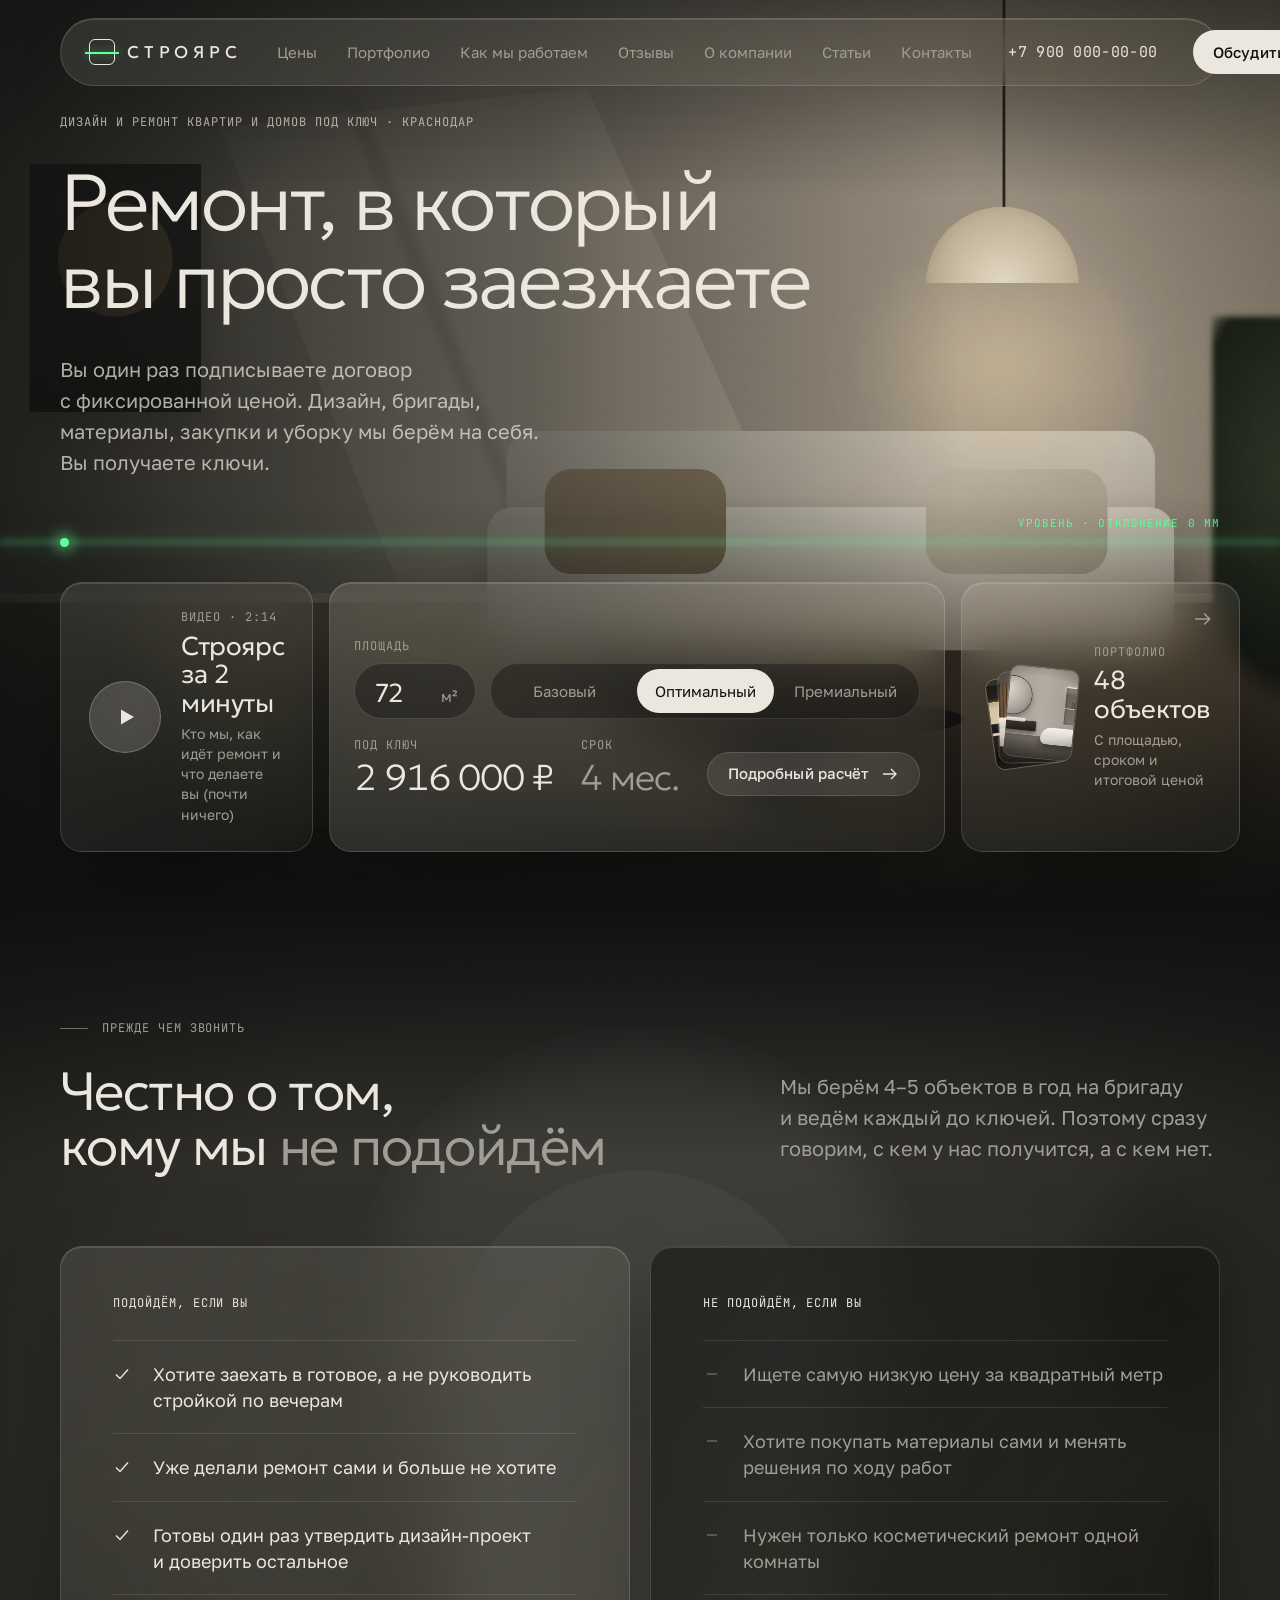
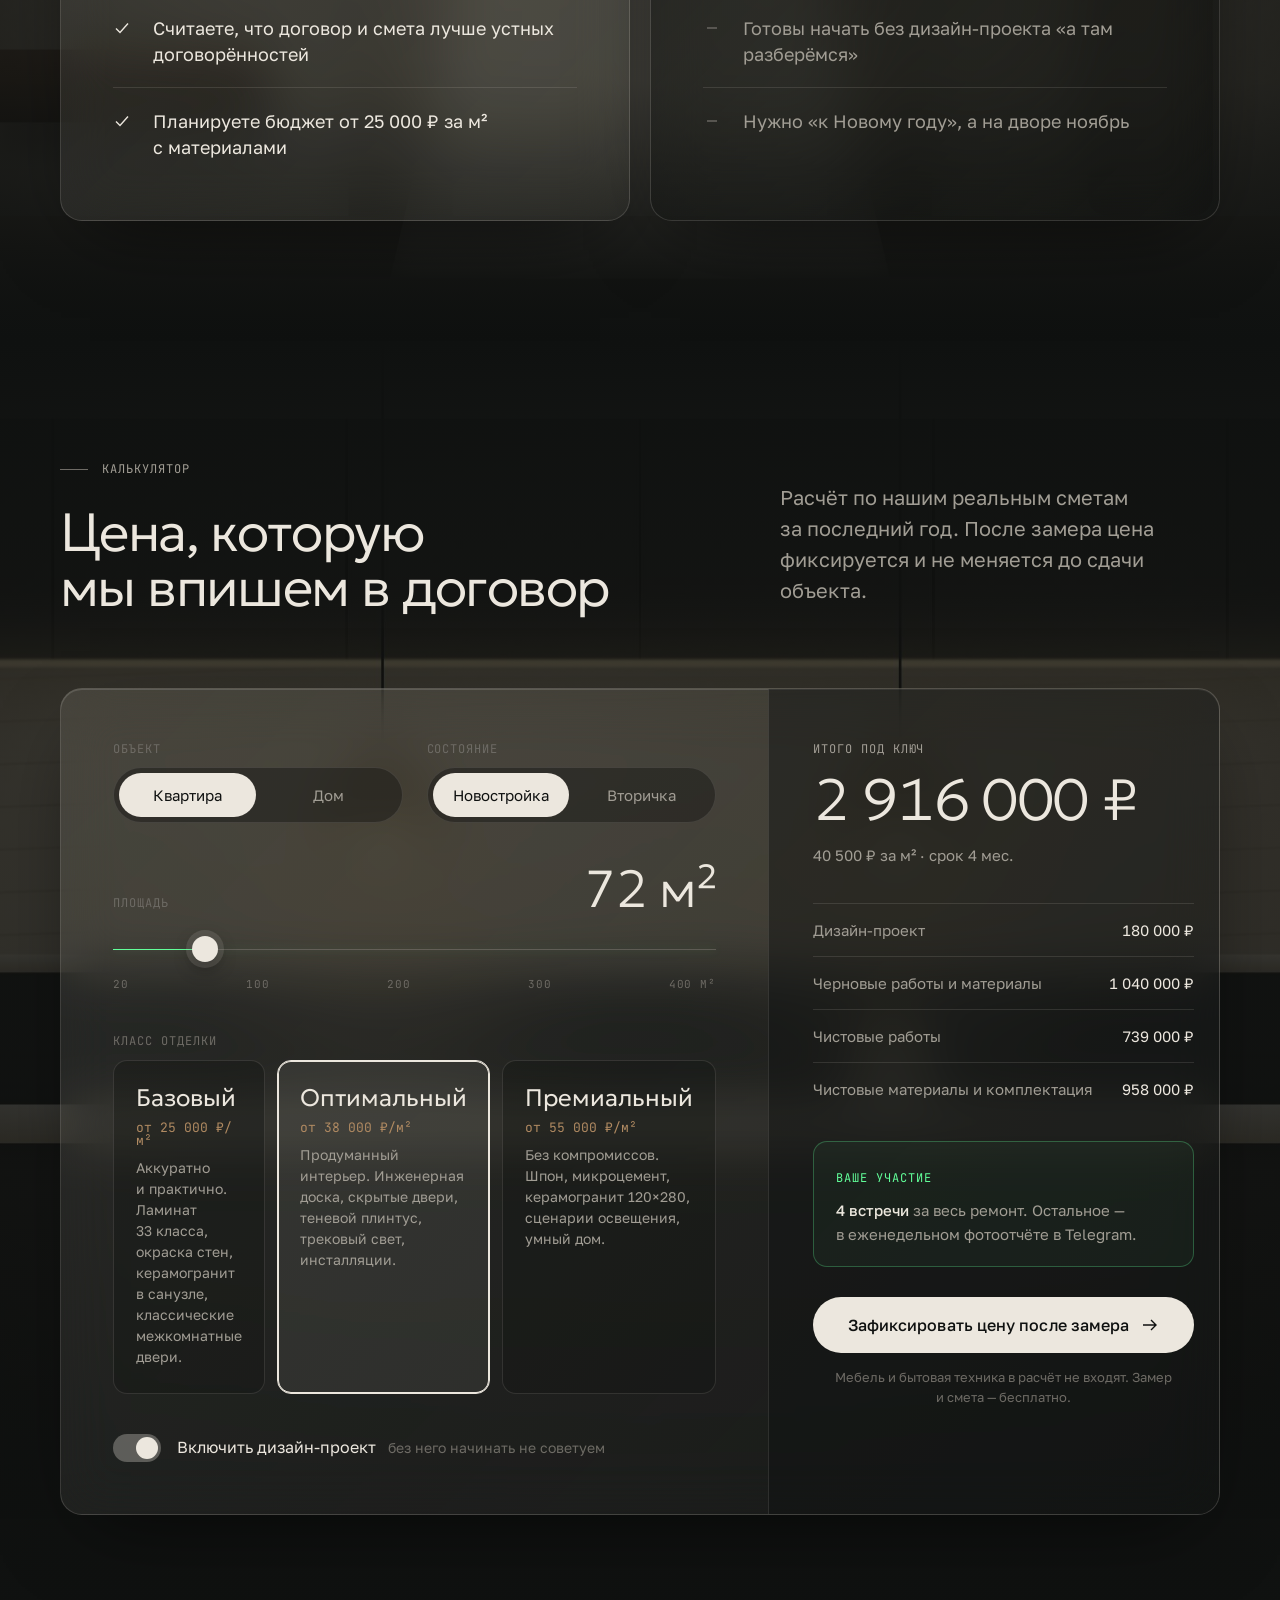
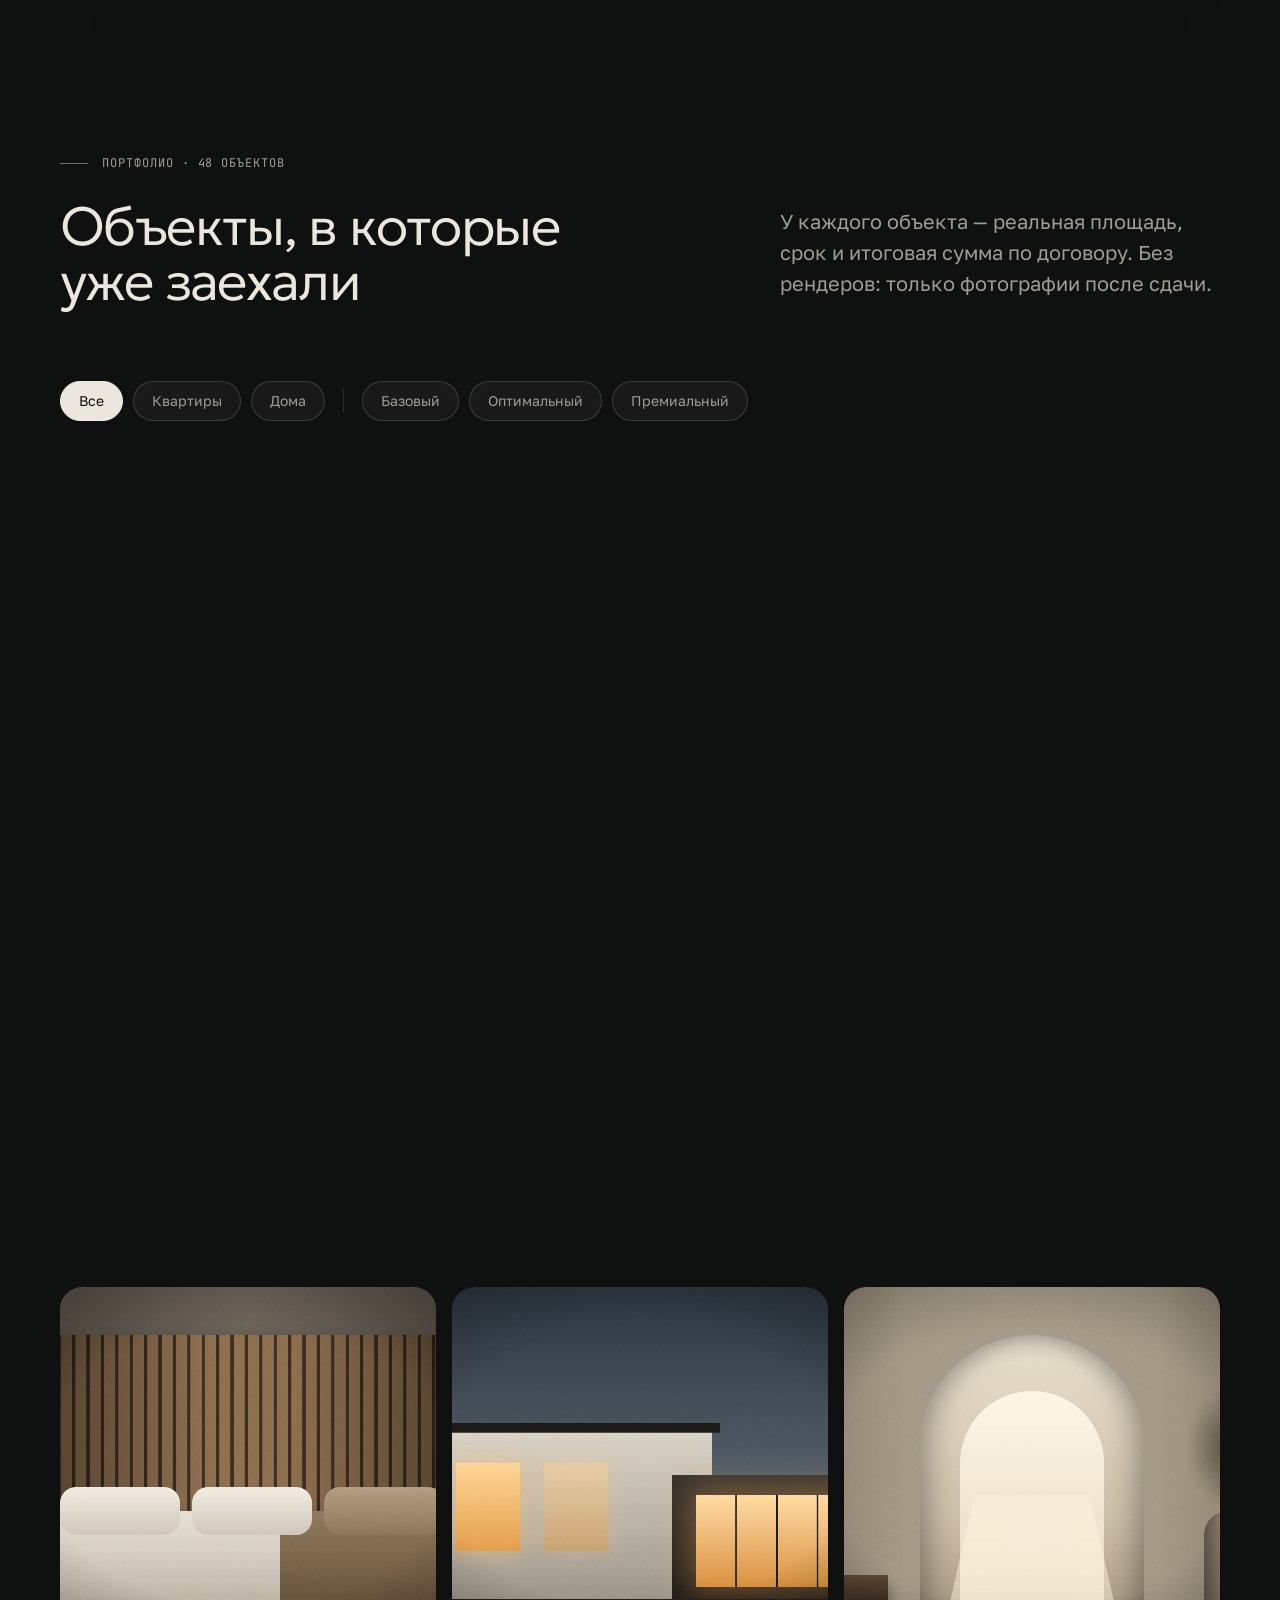
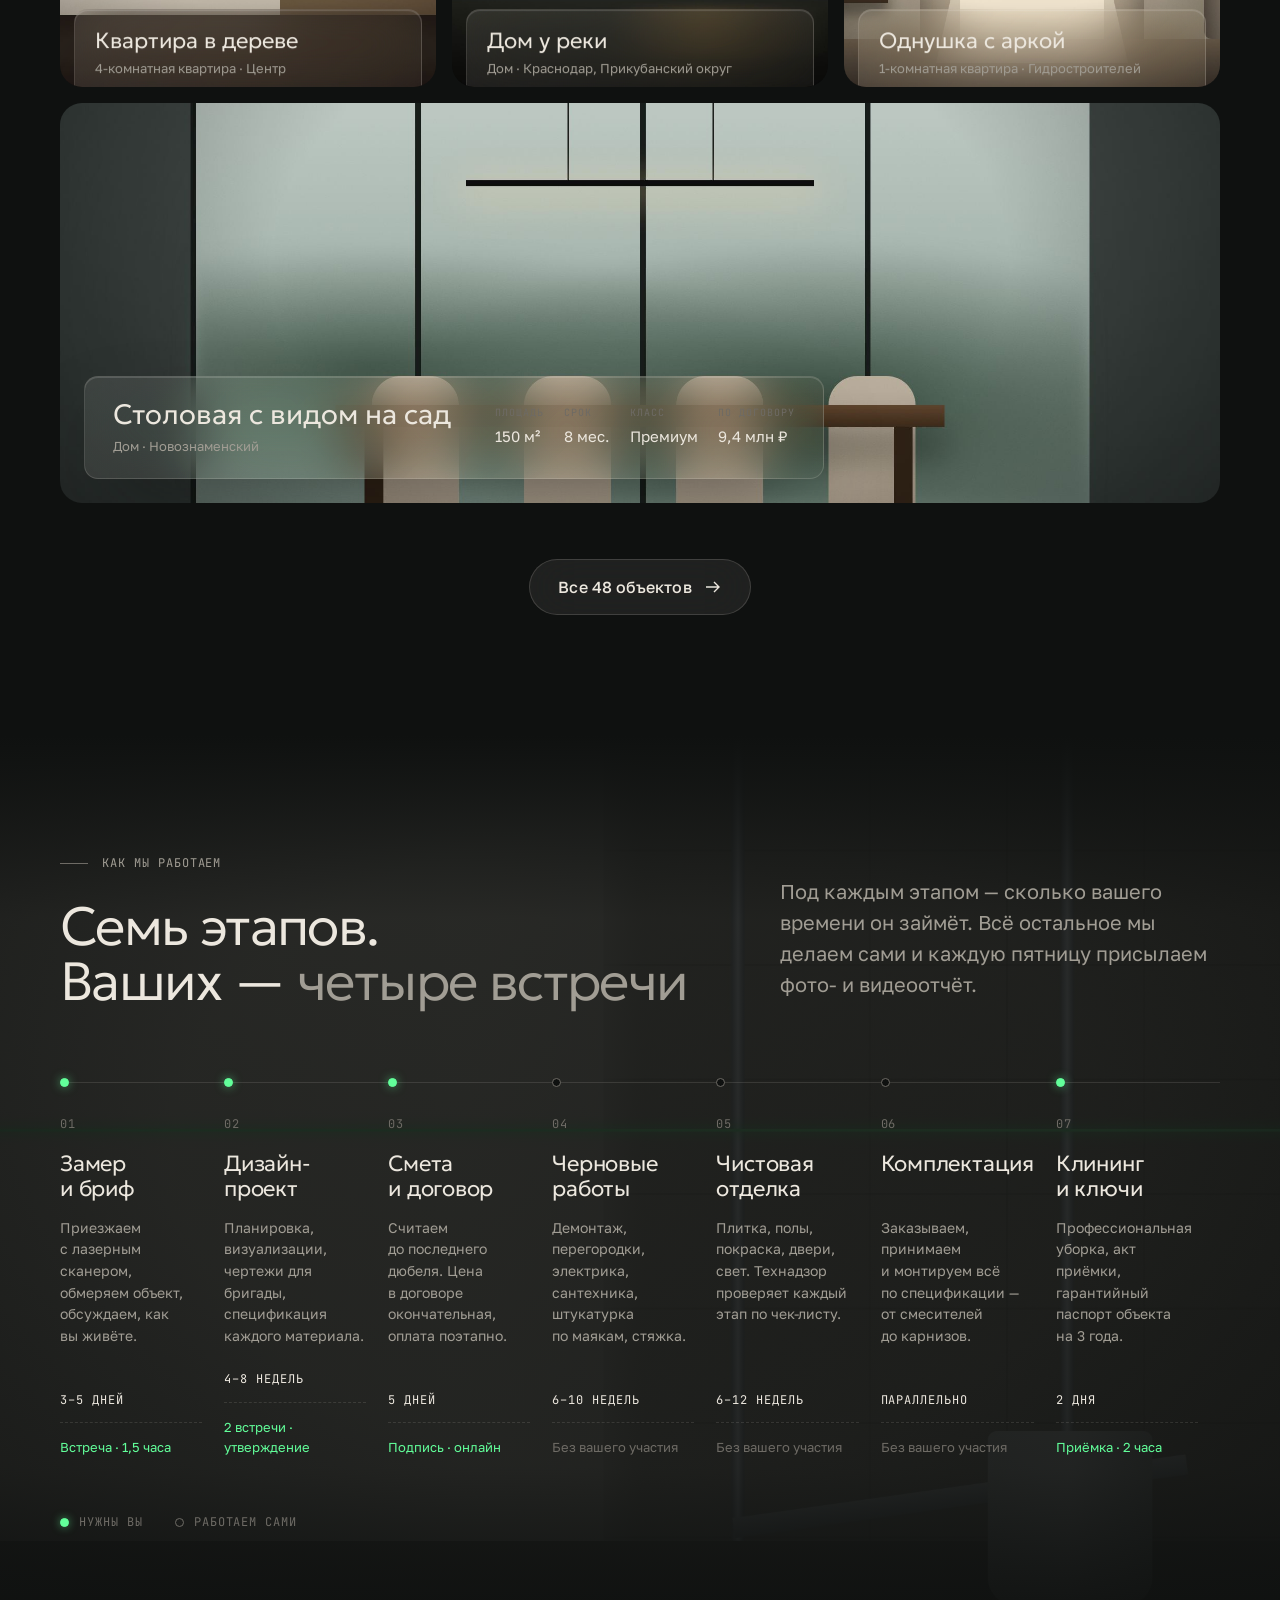
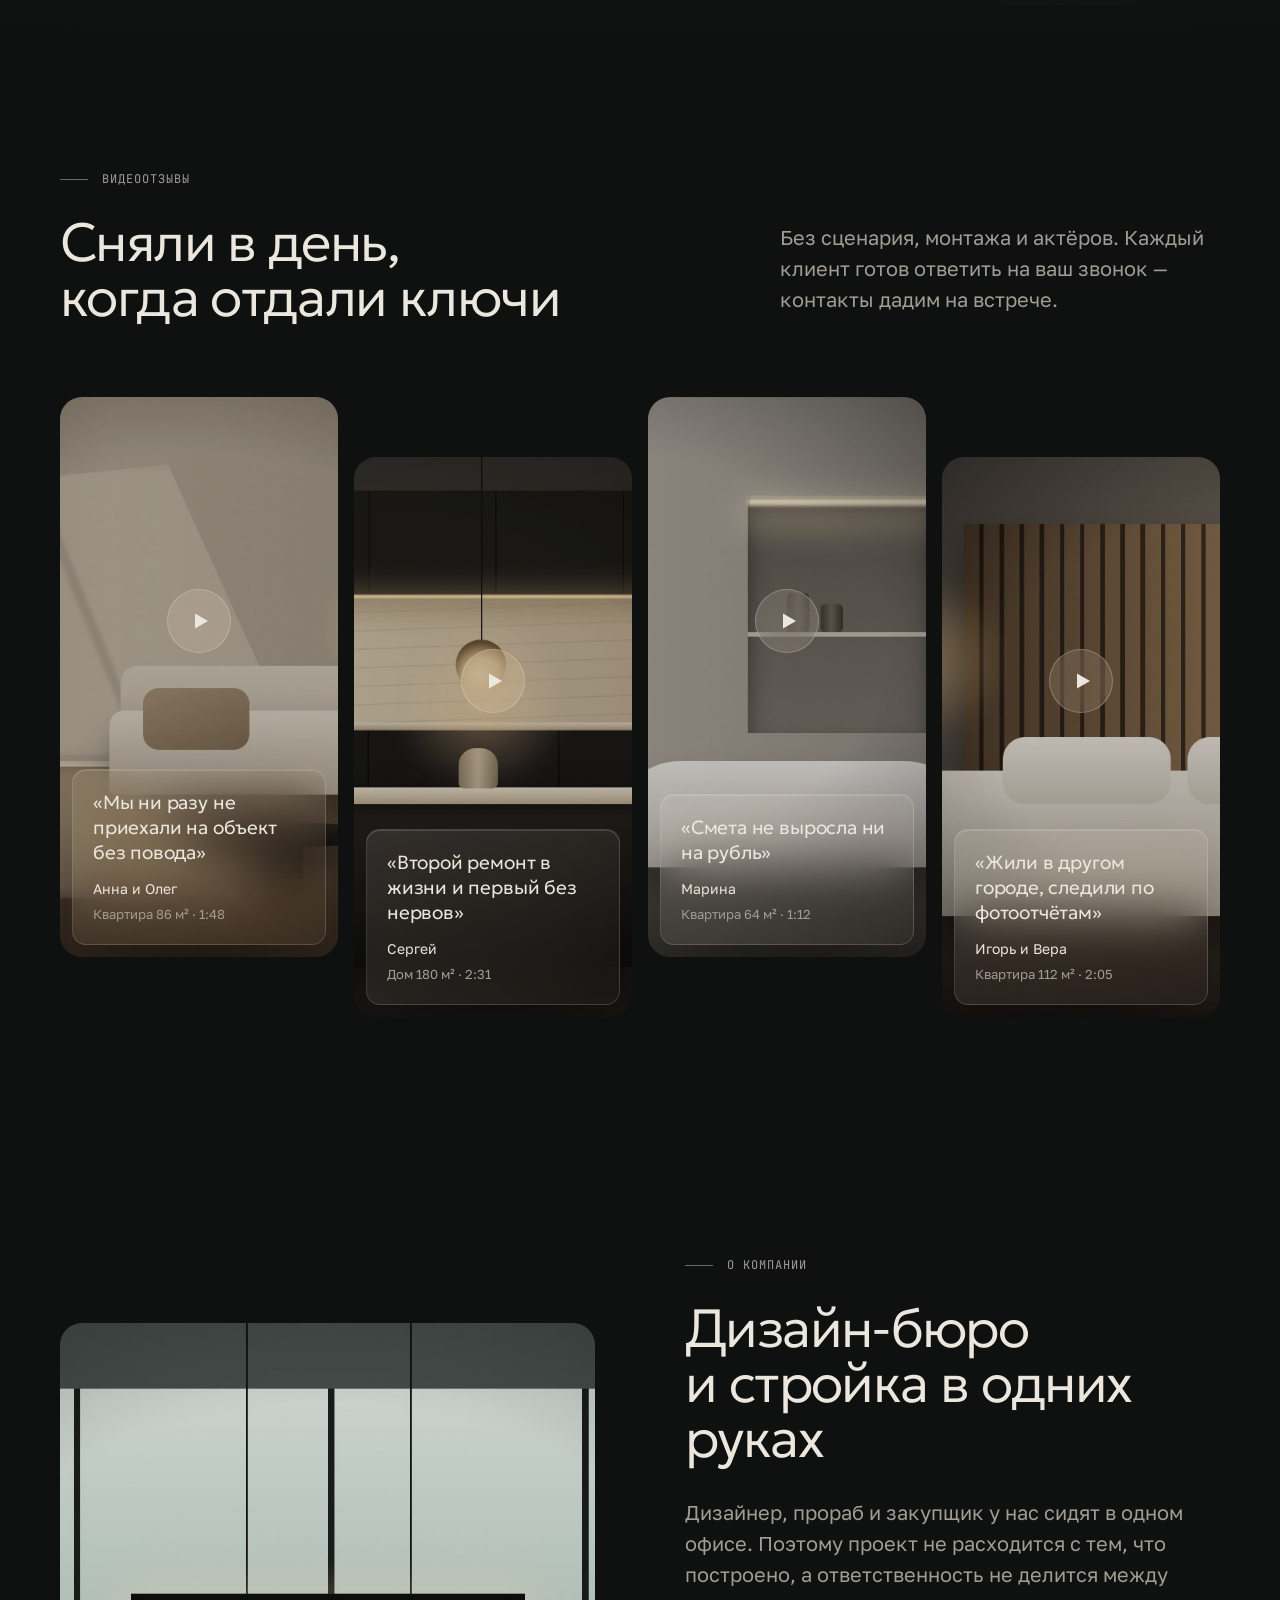
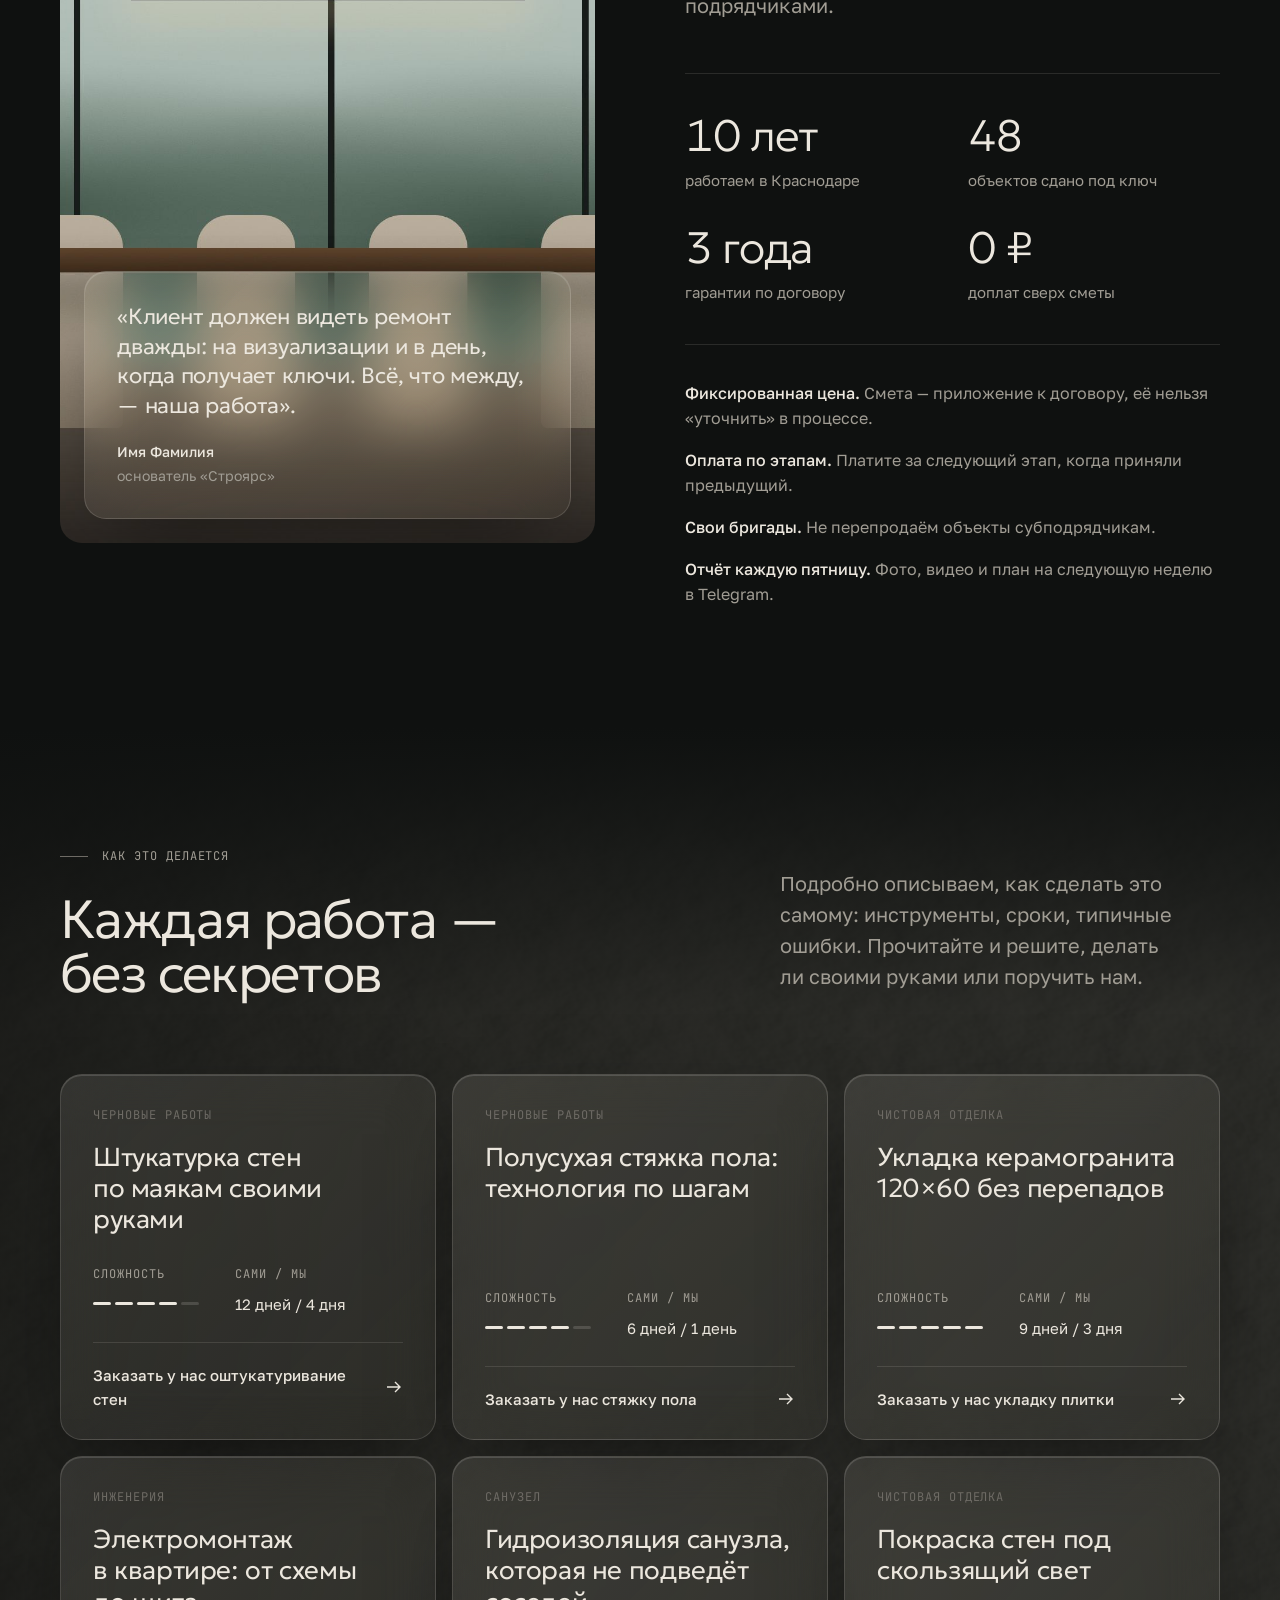
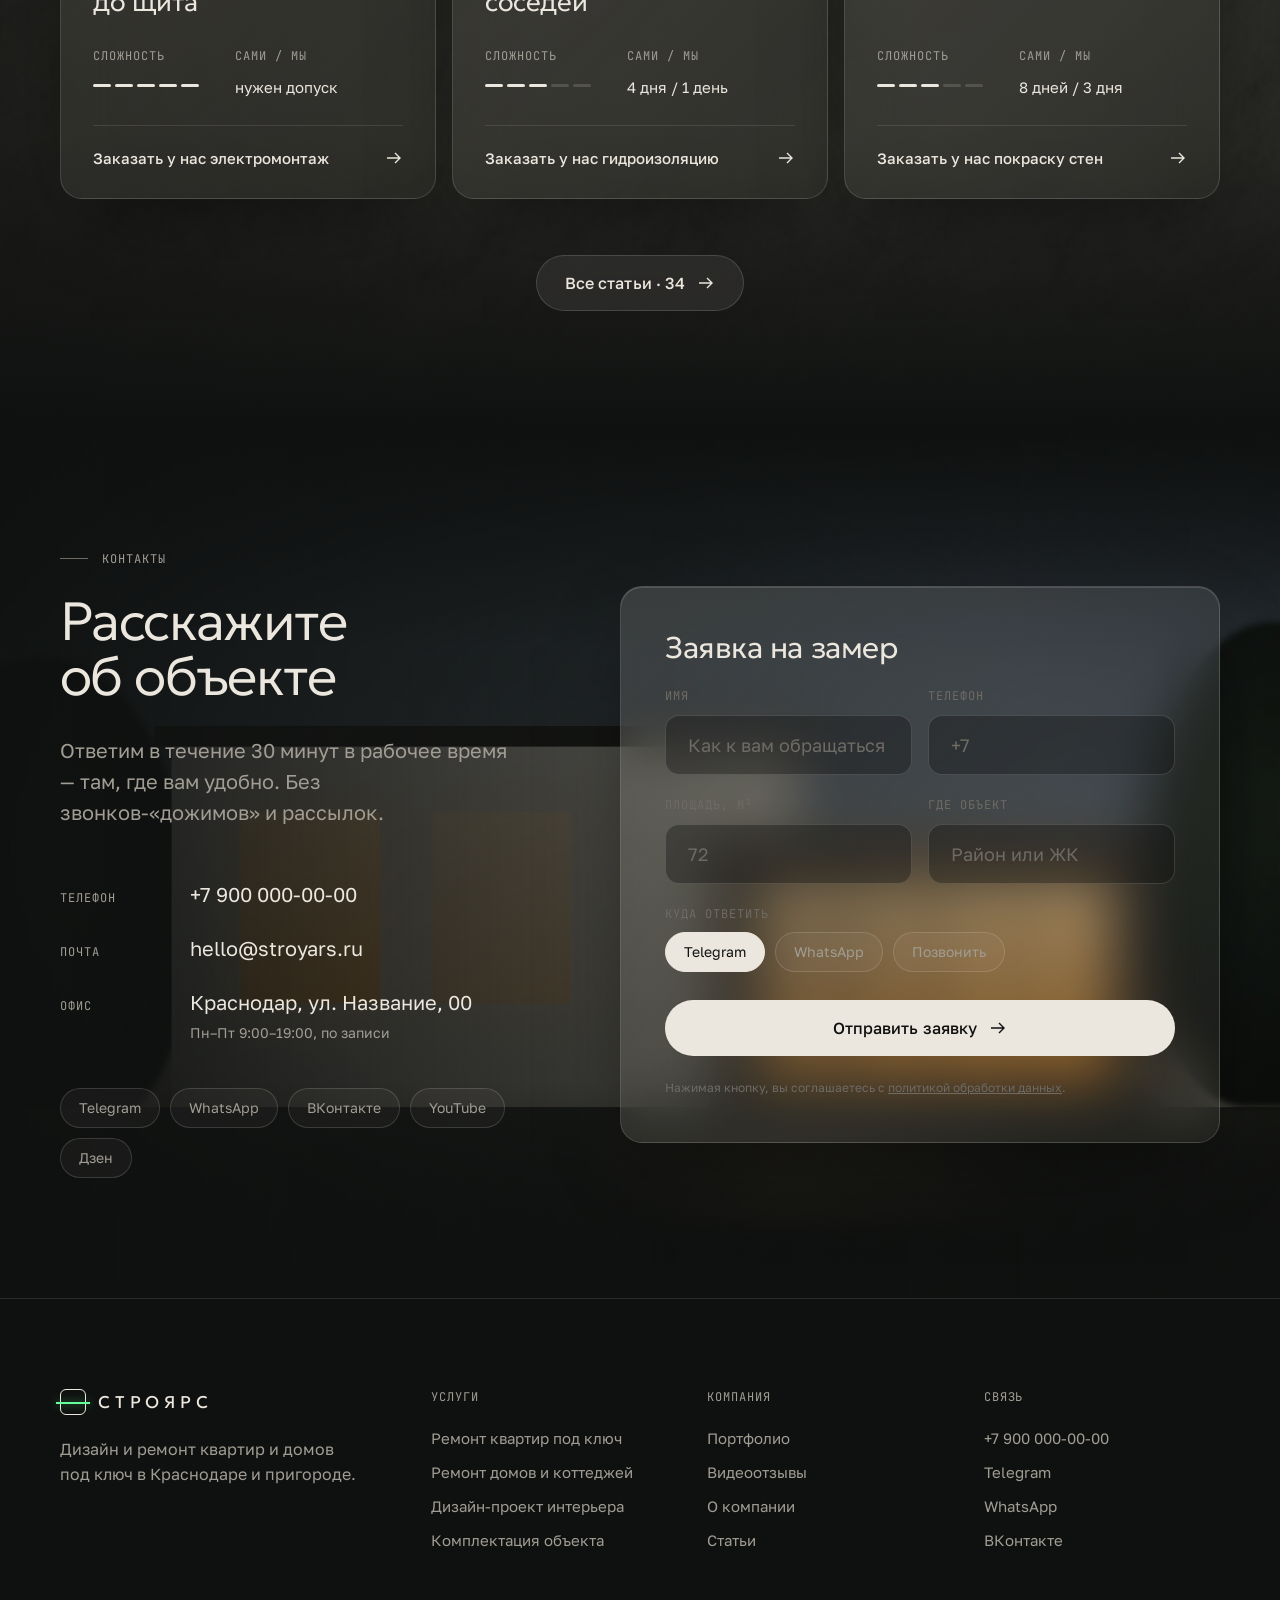
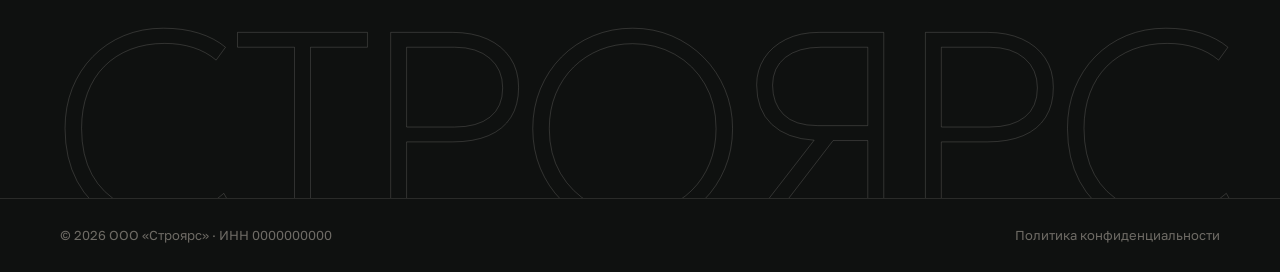
==== stroyars/index.html @ 6df6579a "Строярс: дизайн ПК-версии — главная, статья, страница объекта Премиальный минимализм со стеклом пове" ====
<!doctype html>
<html lang="ru" class="is-loading">
<head>
<meta charset="utf-8">
<meta name="viewport" content="width=1440">
<title>Строярс — дизайн и ремонт квартир и домов под ключ в Краснодаре</title>
<meta name="description" content="Дизайн-проект и ремонт под ключ в Краснодаре. Цена фиксируется в договоре, еженедельный фотоотчёт, гарантия 3 года. Три класса отделки: Базовый, Оптимальный, Премиальный.">
<link rel="preconnect" href="https://fonts.googleapis.com">
<link rel="preconnect" href="https://fonts.gstatic.com" crossorigin>
<link rel="stylesheet" href="https://fonts.googleapis.com/css2?family=Geologica:wght@100..400&family=Golos+Text:wght@400;500&family=JetBrains+Mono:wght@400&display=swap">
<link rel="stylesheet" href="styles.css">
<link rel="stylesheet" href="home.css">
</head>
<body>

<svg width="0" height="0" style="position:absolute" aria-hidden="true">
  <symbol id="i-arr" viewBox="0 0 18 18"><path d="M2 9h13M10 4l5 5-5 5" fill="none" stroke="currentColor" stroke-width="1.4"/></symbol>
  <symbol id="i-play" viewBox="0 0 18 18"><path d="M3 1.5v15L16 9z" fill="currentColor"/></symbol>
  <symbol id="i-x" viewBox="0 0 18 18"><path d="M3 3l12 12M15 3L3 15" stroke="currentColor" stroke-width="1.4"/></symbol>
  <symbol id="i-check" viewBox="0 0 18 18"><path d="M3 9.5l4 4 8-9" fill="none" stroke="currentColor" stroke-width="1.4"/></symbol>
  <symbol id="i-minus" viewBox="0 0 18 18"><path d="M4 9h10" stroke="currentColor" stroke-width="1.4"/></symbol>
</svg>

<!-- ═════════ ШАПКА ═════════ -->
<header class="header">
  <div class="wrap header__bar glass">
    <a class="logo" href="index.html" aria-label="Строярс — на главную"><span class="logo__mark"></span>Строярс</a>
    <nav class="nav" aria-label="Разделы">
      <a href="#price">Цены</a>
      <a href="#portfolio">Портфолио</a>
      <a href="#process">Как мы работаем</a>
      <a href="#reviews">Отзывы</a>
      <a href="#about">О компании</a>
      <a href="#knowledge">Статьи</a>
      <a href="#contacts">Контакты</a>
    </nav>
    <a class="header__phone" href="tel:+79000000000">+7 900 000-00-00</a>
    <a class="btn btn--solid btn--s" href="#contacts">Обсудить объект</a>
  </div>
</header>

<main>

<!-- ═════════ 1. ПЕРВЫЙ ЭКРАН: ТРИ КНОПКИ ═════════ -->
<section class="hero" aria-labelledby="hero-title">
  <div class="hero__bg"><img src="img/living.jpg" alt="Гостиная в тёплом минимализме, реализованный объект" fetchpriority="high"></div>

  <div class="wrap hero__top">
    <h1 class="t-mono hero__seo">Дизайн и ремонт квартир и домов под ключ · Краснодар</h1>
    <p class="t-display hero__title" id="hero-title">Ремонт, в&nbsp;который<br>вы просто заезжаете</p>
    <p class="t-lead hero__lead">Вы один раз подписываете договор с&nbsp;фиксированной ценой. Дизайн, бригады, материалы, закупки и&nbsp;уборку мы&nbsp;берём на&nbsp;себя. Вы&nbsp;получаете ключи.</p>
  </div>

  <div class="laser hero__laser"><span class="laser__emitter"></span><span class="laser__tag">УРОВЕНЬ · ОТКЛОНЕНИЕ 0 ММ</span></div>

  <div class="wrap hero__dock">
    <!-- кнопка 1: видео -->
    <button class="dock dock--video glass" type="button" data-video="Строярс за 2 минуты">
      <span class="play"><svg><use href="#i-play"/></svg></span>
      <span class="dock__txt">
        <span class="t-mono">Видео · 2:14</span>
        <span class="dock__title">Строярс за 2 минуты</span>
        <span class="dock__sub">Кто мы, как идёт ремонт и что делаете вы (почти ничего)</span>
      </span>
    </button>

    <!-- кнопка 2: мгновенный расчёт -->
    <form class="dock dock--calc glass glass--strong" id="quick" onsubmit="return false" aria-label="Быстрый расчёт стоимости">
      <div class="quick__row">
        <label class="quick__area">
          <span class="t-mono">Площадь</span>
          <span class="quick__input"><input id="q-area" type="number" inputmode="numeric" min="20" max="600" value="72" aria-label="Площадь, квадратных метров"><i>м²</i></span>
        </label>
        <div class="seg quick__seg" role="group" aria-label="Класс отделки" data-seg="q-class">
          <button type="button" data-v="base">Базовый</button>
          <button type="button" data-v="opt" aria-pressed="true">Оптимальный</button>
          <button type="button" data-v="prem">Премиальный</button>
        </div>
      </div>
      <div class="quick__out">
        <div><span class="t-mono">Под ключ</span><output class="quick__sum" id="q-sum">2 916 000 ₽</output></div>
        <div><span class="t-mono">Срок</span><output class="quick__term" id="q-term">4 мес.</output></div>
        <a class="btn btn--glass btn--s" href="#price">Подробный расчёт<svg class="arr"><use href="#i-arr"/></svg></a>
      </div>
    </form>

    <!-- кнопка 3: портфолио -->
    <a class="dock dock--folio glass" href="#portfolio">
      <span class="folio__stack" aria-hidden="true">
        <img src="img/kitchen.jpg" alt=""><img src="img/bed.jpg" alt=""><img src="img/bath.jpg" alt="">
      </span>
      <span class="dock__txt">
        <span class="t-mono">Портфолио</span>
        <span class="dock__title">48 объектов</span>
        <span class="dock__sub">С площадью, сроком и итоговой ценой</span>
      </span>
      <svg class="arr dock__arr"><use href="#i-arr"/></svg>
    </a>
  </div>
</section>

<!-- ═════════ 2. КОМУ ПОДОЙДЁМ ═════════ -->
<section class="section fit" aria-labelledby="fit-title">
  <div class="section__bg"><img src="img/arch.jpg" alt="" loading="lazy"></div>
  <div class="wrap">
    <div class="section__head">
      <div>
        <p class="t-mono eyebrow">Прежде чем звонить</p>
        <h2 class="t-h2 rv" id="fit-title">Честно о том,<br>кому мы <em>не подойдём</em></h2>
      </div>
      <p class="t-lead rv">Мы берём 4–5 объектов в&nbsp;год на&nbsp;бригаду и&nbsp;ведём каждый до&nbsp;ключей. Поэтому сразу говорим, с&nbsp;кем у&nbsp;нас получится, а&nbsp;с&nbsp;кем нет.</p>
    </div>

    <div class="fit__grid">
      <div class="fit__card glass rv">
        <p class="t-mono fit__label">Подойдём, если вы</p>
        <ul class="fit__list">
          <li><svg><use href="#i-check"/></svg>Хотите заехать в&nbsp;готовое, а&nbsp;не&nbsp;руководить стройкой по&nbsp;вечерам</li>
          <li><svg><use href="#i-check"/></svg>Уже делали ремонт сами и&nbsp;больше не&nbsp;хотите</li>
          <li><svg><use href="#i-check"/></svg>Готовы один раз утвердить дизайн-проект и&nbsp;доверить остальное</li>
          <li><svg><use href="#i-check"/></svg>Считаете, что договор и&nbsp;смета лучше устных договорённостей</li>
          <li><svg><use href="#i-check"/></svg>Планируете бюджет от&nbsp;25&nbsp;000&nbsp;₽ за&nbsp;м² с&nbsp;материалами</li>
        </ul>
      </div>
      <div class="fit__card fit__card--no glass rv">
        <p class="t-mono fit__label">Не подойдём, если вы</p>
        <ul class="fit__list">
          <li><svg><use href="#i-minus"/></svg>Ищете самую низкую цену за&nbsp;квадратный метр</li>
          <li><svg><use href="#i-minus"/></svg>Хотите покупать материалы сами и&nbsp;менять решения по&nbsp;ходу работ</li>
          <li><svg><use href="#i-minus"/></svg>Нужен только косметический ремонт одной комнаты</li>
          <li><svg><use href="#i-minus"/></svg>Готовы начать без дизайн-проекта «а&nbsp;там разберёмся»</li>
          <li><svg><use href="#i-minus"/></svg>Нужно «к&nbsp;Новому году», а&nbsp;на&nbsp;дворе ноябрь</li>
        </ul>
      </div>
    </div>
  </div>
</section>

<!-- ═════════ 3. КАЛЬКУЛЯТОР ═════════ -->
<section class="section calc" id="price" aria-labelledby="calc-title">
  <div class="section__bg"><img src="img/kitchen.jpg" alt="" loading="lazy"></div>
  <div class="wrap">
    <div class="section__head">
      <div>
        <p class="t-mono eyebrow">Калькулятор</p>
        <h2 class="t-h2 rv" id="calc-title">Цена, которую<br>мы впишем в&nbsp;договор</h2>
      </div>
      <p class="t-lead rv">Расчёт по&nbsp;нашим реальным сметам за&nbsp;последний год. После замера цена фиксируется и&nbsp;не&nbsp;меняется до&nbsp;сдачи объекта.</p>
    </div>

    <div class="calc__panel glass rv">
      <div class="calc__inputs">
        <div class="calc__row">
          <div class="field">
            <span class="t-mono">Объект</span>
            <div class="seg" role="group" aria-label="Тип объекта" data-seg="c-type">
              <button type="button" data-v="flat" aria-pressed="true">Квартира</button>
              <button type="button" data-v="house">Дом</button>
            </div>
          </div>
          <div class="field">
            <span class="t-mono">Состояние</span>
            <div class="seg" role="group" aria-label="Состояние объекта" data-seg="c-state">
              <button type="button" data-v="new" aria-pressed="true">Новостройка</button>
              <button type="button" data-v="old">Вторичка</button>
            </div>
          </div>
        </div>

        <div class="field calc__area">
          <div class="calc__area-head">
            <span class="t-mono">Площадь</span>
            <span class="calc__area-val"><output id="c-area-out">72</output> м²</span>
          </div>
          <input class="range" id="c-area" type="range" min="20" max="400" step="1" value="72" aria-label="Площадь, квадратных метров">
          <div class="range__scale t-mono"><span>20</span><span>100</span><span>200</span><span>300</span><span>400 м²</span></div>
        </div>

        <div class="field">
          <span class="t-mono">Класс отделки</span>
          <div class="tiers" role="radiogroup" aria-label="Класс отделки" data-seg="c-class">
            <button type="button" class="tier" data-v="base" role="radio" aria-checked="false">
              <span class="tier__name">Базовый</span>
              <span class="tier__price">от 25 000 ₽/м²</span>
              <span class="tier__desc">Аккуратно и&nbsp;практично. Ламинат 33&nbsp;класса, окраска стен, керамогранит в&nbsp;санузле, классические межкомнатные двери.</span>
            </button>
            <button type="button" class="tier" data-v="opt" role="radio" aria-checked="true" aria-pressed="true">
              <span class="tier__name">Оптимальный</span>
              <span class="tier__price">от 38 000 ₽/м²</span>
              <span class="tier__desc">Продуманный интерьер. Инженерная доска, скрытые двери, теневой плинтус, трековый свет, инсталляции.</span>
            </button>
            <button type="button" class="tier" data-v="prem" role="radio" aria-checked="false">
              <span class="tier__name">Премиальный</span>
              <span class="tier__price">от 55 000 ₽/м²</span>
              <span class="tier__desc">Без компромиссов. Шпон, микроцемент, керамогранит 120×280, сценарии освещения, умный дом.</span>
            </button>
          </div>
        </div>

        <label class="toggle">
          <input type="checkbox" id="c-design" checked>
          <span class="toggle__ui" aria-hidden="true"></span>
          <span>Включить дизайн-проект <span class="toggle__note">без него начинать не&nbsp;советуем</span></span>
        </label>
      </div>

      <aside class="calc__result" aria-live="polite">
        <p class="t-mono">Итого под ключ</p>
        <output class="calc__sum" id="c-sum">3 096 000 ₽</output>
        <p class="calc__per"><span id="c-per">43 000</span> ₽ за м² · срок <span id="c-term">4 мес.</span></p>

        <dl class="calc__lines">
          <div><dt>Дизайн-проект</dt><dd id="c-l-design">180 000 ₽</dd></div>
          <div><dt>Черновые работы и материалы</dt><dd id="c-l-rough">1 140 000 ₽</dd></div>
          <div><dt>Чистовые работы</dt><dd id="c-l-fine">820 000 ₽</dd></div>
          <div><dt>Чистовые материалы и комплектация</dt><dd id="c-l-mat">956 000 ₽</dd></div>
        </dl>

        <div class="calc__you">
          <span class="t-mono">Ваше участие</span>
          <p><b id="c-meet">4 встречи</b> за&nbsp;весь ремонт. Остальное — в&nbsp;еженедельном фотоотчёте в&nbsp;Telegram.</p>
        </div>

        <a class="btn btn--solid calc__cta" href="#contacts" data-prefill>Зафиксировать цену после замера<svg class="arr"><use href="#i-arr"/></svg></a>
        <p class="calc__fine">Мебель и&nbsp;бытовая техника в&nbsp;расчёт не&nbsp;входят. Замер и&nbsp;смета — бесплатно.</p>
      </aside>
    </div>
  </div>
</section>

<!-- ═════════ 4. ПОРТФОЛИО ═════════ -->
<section class="section folio" id="portfolio" aria-labelledby="folio-title">
  <div class="wrap">
    <div class="section__head">
      <div>
        <p class="t-mono eyebrow">Портфолио · 48 объектов</p>
        <h2 class="t-h2 rv" id="folio-title">Объекты, в&nbsp;которые<br>уже заехали</h2>
      </div>
      <p class="t-lead rv">У&nbsp;каждого объекта — реальная площадь, срок и&nbsp;итоговая сумма по&nbsp;договору. Без рендеров: только фотографии после сдачи.</p>
    </div>

    <div class="folio__filters" role="group" aria-label="Фильтр портфолио">
      <button class="chip" type="button" data-f="all" aria-pressed="true">Все</button>
      <button class="chip" type="button" data-f="flat">Квартиры</button>
      <button class="chip" type="button" data-f="house">Дома</button>
      <span class="folio__sep"></span>
      <button class="chip" type="button" data-f="base">Базовый</button>
      <button class="chip" type="button" data-f="opt">Оптимальный</button>
      <button class="chip" type="button" data-f="prem">Премиальный</button>
    </div>

    <div class="folio__grid">
      <a class="case case--xl rv" href="project.html" data-tags="flat opt">
        <img src="img/living.jpg" alt="Квартира 86 м², тёплый минимализм" loading="lazy">
        <div class="case__info glass">
          <div><p class="case__name">Тёплый минимализм</p><p class="case__place">3-комнатная квартира · Фестивальный</p></div>
          <dl class="case__facts"><div><dt>Площадь</dt><dd>86 м²</dd></div><div><dt>Срок</dt><dd>5 мес.</dd></div><div><dt>Класс</dt><dd>Оптимальный</dd></div><div><dt>По договору</dt><dd>3,3 млн ₽</dd></div></dl>
        </div>
      </a>
      <a class="case rv" href="project.html" data-tags="house prem">
        <img src="img/kitchen.jpg" alt="Кухня-гостиная в частном доме" loading="lazy">
        <div class="case__info glass">
          <div><p class="case__name">Дом с островной кухней</p><p class="case__place">Дом · пос. Знаменский</p></div>
          <dl class="case__facts"><div><dt>Площадь</dt><dd>180 м²</dd></div><div><dt>Срок</dt><dd>9 мес.</dd></div><div><dt>Класс</dt><dd>Премиум</dd></div><div><dt>По договору</dt><dd>11,2 млн ₽</dd></div></dl>
        </div>
      </a>
      <a class="case rv" href="project.html" data-tags="flat base">
        <img src="img/bath.jpg" alt="Санузел с нишей и круглым зеркалом" loading="lazy">
        <div class="case__info glass">
          <div><p class="case__name">Светлая двушка</p><p class="case__place">2-комнатная квартира · ЮМР</p></div>
          <dl class="case__facts"><div><dt>Площадь</dt><dd>64 м²</dd></div><div><dt>Срок</dt><dd>3,5 мес.</dd></div><div><dt>Класс</dt><dd>Базовый</dd></div><div><dt>По договору</dt><dd>1,6 млн ₽</dd></div></dl>
        </div>
      </a>
      <a class="case rv" href="project.html" data-tags="flat prem">
        <img src="img/bed.jpg" alt="Спальня с реечной стеновой панелью" loading="lazy">
        <div class="case__info glass">
          <div><p class="case__name">Квартира в дереве</p><p class="case__place">4-комнатная квартира · Центр</p></div>
          <dl class="case__facts"><div><dt>Площадь</dt><dd>112 м²</dd></div><div><dt>Срок</dt><dd>7 мес.</dd></div><div><dt>Класс</dt><dd>Премиум</dd></div><div><dt>По договору</dt><dd>6,2 млн ₽</dd></div></dl>
        </div>
      </a>
      <a class="case rv" href="project.html" data-tags="house opt">
        <img src="img/house.jpg" alt="Одноэтажный дом вечером" loading="lazy">
        <div class="case__info glass">
          <div><p class="case__name">Дом у реки</p><p class="case__place">Дом · Краснодар, Прикубанский округ</p></div>
          <dl class="case__facts"><div><dt>Площадь</dt><dd>210 м²</dd></div><div><dt>Срок</dt><dd>8 мес.</dd></div><div><dt>Класс</dt><dd>Оптимальный</dd></div><div><dt>По договору</dt><dd>8,0 млн ₽</dd></div></dl>
        </div>
      </a>
      <a class="case rv" href="project.html" data-tags="flat base">
        <img src="img/arch.jpg" alt="Прихожая с аркой" loading="lazy">
        <div class="case__info glass">
          <div><p class="case__name">Однушка с аркой</p><p class="case__place">1-комнатная квартира · Гидростроителей</p></div>
          <dl class="case__facts"><div><dt>Площадь</dt><dd>48 м²</dd></div><div><dt>Срок</dt><dd>3 мес.</dd></div><div><dt>Класс</dt><dd>Базовый</dd></div><div><dt>По договору</dt><dd>1,2 млн ₽</dd></div></dl>
        </div>
      </a>
      <a class="case case--wide rv" href="project.html" data-tags="house prem">
        <img src="img/dining.jpg" alt="Столовая с панорамным остеклением" loading="lazy">
        <div class="case__info glass">
          <div><p class="case__name">Столовая с видом на сад</p><p class="case__place">Дом · Новознаменский</p></div>
          <dl class="case__facts"><div><dt>Площадь</dt><dd>150 м²</dd></div><div><dt>Срок</dt><dd>8 мес.</dd></div><div><dt>Класс</dt><dd>Премиум</dd></div><div><dt>По договору</dt><dd>9,4 млн ₽</dd></div></dl>
        </div>
      </a>
    </div>

    <div class="folio__more"><a class="btn btn--glass" href="project.html">Все 48 объектов<svg class="arr"><use href="#i-arr"/></svg></a></div>
  </div>
</section>

<!-- ═════════ 5. КАК ПРОХОДИТ РЕМОНТ ═════════ -->
<section class="section process" id="process" aria-labelledby="process-title">
  <div class="section__bg"><img src="img/rough.jpg" alt="" loading="lazy"></div>
  <div class="wrap">
    <div class="section__head">
      <div>
        <p class="t-mono eyebrow">Как мы работаем</p>
        <h2 class="t-h2 rv" id="process-title">Семь этапов.<br>Ваших — <em>четыре встречи</em></h2>
      </div>
      <p class="t-lead rv">Под каждым этапом — сколько вашего времени он займёт. Всё остальное мы делаем сами и&nbsp;каждую пятницу присылаем фото- и&nbsp;видеоотчёт.</p>
    </div>

    <ol class="steps">
      <li class="step rv">
        <span class="step__n t-mono">01</span>
        <h3 class="step__t">Замер и&nbsp;бриф</h3>
        <p class="step__d">Приезжаем с&nbsp;лазерным сканером, обмеряем объект, обсуждаем, как вы&nbsp;живёте.</p>
        <p class="step__time t-mono">3–5 дней</p>
        <p class="step__you is-you">Встреча · 1,5 часа</p>
      </li>
      <li class="step rv">
        <span class="step__n t-mono">02</span>
        <h3 class="step__t">Дизайн-проект</h3>
        <p class="step__d">Планировка, визуализации, чертежи для бригады, спецификация каждого материала.</p>
        <p class="step__time t-mono">4–8 недель</p>
        <p class="step__you is-you">2 встречи · утверждение</p>
      </li>
      <li class="step rv">
        <span class="step__n t-mono">03</span>
        <h3 class="step__t">Смета и&nbsp;договор</h3>
        <p class="step__d">Считаем до&nbsp;последнего дюбеля. Цена в&nbsp;договоре окончательная, оплата поэтапно.</p>
        <p class="step__time t-mono">5 дней</p>
        <p class="step__you is-you">Подпись · онлайн</p>
      </li>
      <li class="step rv">
        <span class="step__n t-mono">04</span>
        <h3 class="step__t">Черновые работы</h3>
        <p class="step__d">Демонтаж, перегородки, электрика, сантехника, штукатурка по&nbsp;маякам, стяжка.</p>
        <p class="step__time t-mono">6–10 недель</p>
        <p class="step__you">Без вашего участия</p>
      </li>
      <li class="step rv">
        <span class="step__n t-mono">05</span>
        <h3 class="step__t">Чистовая отделка</h3>
        <p class="step__d">Плитка, полы, покраска, двери, свет. Технадзор проверяет каждый этап по&nbsp;чек-листу.</p>
        <p class="step__time t-mono">6–12 недель</p>
        <p class="step__you">Без вашего участия</p>
      </li>
      <li class="step rv">
        <span class="step__n t-mono">06</span>
        <h3 class="step__t">Комплектация</h3>
        <p class="step__d">Заказываем, принимаем и&nbsp;монтируем всё по&nbsp;спецификации — от&nbsp;смесителей до&nbsp;карнизов.</p>
        <p class="step__time t-mono">параллельно</p>
        <p class="step__you">Без вашего участия</p>
      </li>
      <li class="step rv">
        <span class="step__n t-mono">07</span>
        <h3 class="step__t">Клининг и&nbsp;ключи</h3>
        <p class="step__d">Профессиональная уборка, акт приёмки, гарантийный паспорт объекта на&nbsp;3&nbsp;года.</p>
        <p class="step__time t-mono">2 дня</p>
        <p class="step__you is-you">Приёмка · 2 часа</p>
      </li>
    </ol>
    <div class="steps__legend t-mono"><span class="lg lg--you"></span>Нужны вы <span class="lg"></span>Работаем сами</div>
  </div>
</section>

<!-- ═════════ 6. ВИДЕООТЗЫВЫ ═════════ -->
<section class="section reviews" id="reviews" aria-labelledby="reviews-title">
  <div class="wrap">
    <div class="section__head">
      <div>
        <p class="t-mono eyebrow">Видеоотзывы</p>
        <h2 class="t-h2 rv" id="reviews-title">Сняли в&nbsp;день,<br>когда отдали ключи</h2>
      </div>
      <p class="t-lead rv">Без сценария, монтажа и&nbsp;актёров. Каждый клиент готов ответить на&nbsp;ваш звонок — контакты дадим на&nbsp;встрече.</p>
    </div>

    <div class="reviews__row">
      <button class="review rv" type="button" data-video="Анна и Олег · 86 м²">
        <img src="img/living.jpg" alt="" loading="lazy">
        <span class="play"><svg><use href="#i-play"/></svg></span>
        <span class="review__info glass">
          <span class="review__q">«Мы ни разу не приехали на объект без повода»</span>
          <span class="review__who">Анна и Олег<span>Квартира 86 м² · 1:48</span></span>
        </span>
      </button>
      <button class="review rv" type="button" data-video="Сергей · 180 м²">
        <img src="img/kitchen.jpg" alt="" loading="lazy" style="object-position:70% 50%">
        <span class="play"><svg><use href="#i-play"/></svg></span>
        <span class="review__info glass">
          <span class="review__q">«Второй ремонт в жизни и первый без нервов»</span>
          <span class="review__who">Сергей<span>Дом 180 м² · 2:31</span></span>
        </span>
      </button>
      <button class="review rv" type="button" data-video="Марина · 64 м²">
        <img src="img/bath.jpg" alt="" loading="lazy" style="object-position:80% 50%">
        <span class="play"><svg><use href="#i-play"/></svg></span>
        <span class="review__info glass">
          <span class="review__q">«Смета не выросла ни на рубль»</span>
          <span class="review__who">Марина<span>Квартира 64 м² · 1:12</span></span>
        </span>
      </button>
      <button class="review rv" type="button" data-video="Игорь и Вера · 112 м²">
        <img src="img/bed.jpg" alt="" loading="lazy" style="object-position:20% 50%">
        <span class="play"><svg><use href="#i-play"/></svg></span>
        <span class="review__info glass">
          <span class="review__q">«Жили в другом городе, следили по фотоотчётам»</span>
          <span class="review__who">Игорь и Вера<span>Квартира 112 м² · 2:05</span></span>
        </span>
      </button>
    </div>
  </div>
</section>

<!-- ═════════ 7. О КОМПАНИИ ═════════ -->
<section class="section about" id="about" aria-labelledby="about-title">
  <div class="wrap about__grid">
    <div class="about__media rv">
      <img src="img/dining.jpg" alt="Реализованный объект: столовая с панорамными окнами" loading="lazy">
      <figure class="about__quote glass">
        <blockquote>«Клиент должен видеть ремонт дважды: на&nbsp;визуализации и&nbsp;в&nbsp;день, когда получает ключи. Всё, что между, — наша работа».</blockquote>
        <figcaption><b>Имя Фамилия</b>основатель «Строярс»</figcaption>
      </figure>
    </div>
    <div class="about__text">
      <p class="t-mono eyebrow">О компании</p>
      <h2 class="t-h2 rv" id="about-title">Дизайн-бюро и&nbsp;стройка в&nbsp;одних руках</h2>
      <p class="t-lead rv">Дизайнер, прораб и&nbsp;закупщик у&nbsp;нас сидят в&nbsp;одном офисе. Поэтому проект не&nbsp;расходится с&nbsp;тем, что построено, а&nbsp;ответственность не&nbsp;делится между подрядчиками.</p>

      <dl class="about__facts rv">
        <div><dt class="t-num">10 лет</dt><dd>работаем в&nbsp;Краснодаре</dd></div>
        <div><dt class="t-num">48</dt><dd>объектов сдано под ключ</dd></div>
        <div><dt class="t-num">3 года</dt><dd>гарантии по&nbsp;договору</dd></div>
        <div><dt class="t-num">0 ₽</dt><dd>доплат сверх сметы</dd></div>
      </dl>

      <ul class="about__rules rv">
        <li><b>Фиксированная цена.</b> Смета — приложение к&nbsp;договору, её&nbsp;нельзя «уточнить» в&nbsp;процессе.</li>
        <li><b>Оплата по&nbsp;этапам.</b> Платите за&nbsp;следующий этап, когда приняли предыдущий.</li>
        <li><b>Свои бригады.</b> Не&nbsp;перепродаём объекты субподрядчикам.</li>
        <li><b>Отчёт каждую пятницу.</b> Фото, видео и&nbsp;план на&nbsp;следующую неделю в&nbsp;Telegram.</li>
      </ul>
    </div>
  </div>
</section>

<!-- ═════════ 8. СТАТЬИ (SEO) ═════════ -->
<section class="section know" id="knowledge" aria-labelledby="know-title">
  <div class="section__bg"><img src="img/plaster.jpg" alt="" loading="lazy"></div>
  <div class="wrap">
    <div class="section__head">
      <div>
        <p class="t-mono eyebrow">Как это делается</p>
        <h2 class="t-h2 rv" id="know-title">Каждая работа —<br>без секретов</h2>
      </div>
      <p class="t-lead rv">Подробно описываем, как сделать это самому: инструменты, сроки, типичные ошибки. Прочитайте и&nbsp;решите, делать ли&nbsp;своими руками или поручить нам.</p>
    </div>

    <div class="know__grid">
      <article class="art glass rv">
        <p class="t-mono art__cat">Черновые работы</p>
        <h3 class="art__t"><a href="article.html">Штукатурка стен по&nbsp;маякам своими руками</a></h3>
        <div class="art__meta">
          <div><span class="t-mono">Сложность</span><span class="lvl" style="--l:4"><i></i><i></i><i></i><i></i><i></i></span></div>
          <div><span class="t-mono">Сами / мы</span><b>12 дней / 4 дня</b></div>
        </div>
        <a class="art__cta" href="article.html">Заказать у нас оштукатуривание стен<svg class="arr"><use href="#i-arr"/></svg></a>
      </article>
      <article class="art glass rv">
        <p class="t-mono art__cat">Черновые работы</p>
        <h3 class="art__t"><a href="article.html">Полусухая стяжка пола: технология по&nbsp;шагам</a></h3>
        <div class="art__meta">
          <div><span class="t-mono">Сложность</span><span class="lvl" style="--l:4"><i></i><i></i><i></i><i></i><i></i></span></div>
          <div><span class="t-mono">Сами / мы</span><b>6 дней / 1 день</b></div>
        </div>
        <a class="art__cta" href="article.html">Заказать у нас стяжку пола<svg class="arr"><use href="#i-arr"/></svg></a>
      </article>
      <article class="art glass rv">
        <p class="t-mono art__cat">Чистовая отделка</p>
        <h3 class="art__t"><a href="article.html">Укладка керамогранита 120×60 без перепадов</a></h3>
        <div class="art__meta">
          <div><span class="t-mono">Сложность</span><span class="lvl" style="--l:5"><i></i><i></i><i></i><i></i><i></i></span></div>
          <div><span class="t-mono">Сами / мы</span><b>9 дней / 3 дня</b></div>
        </div>
        <a class="art__cta" href="article.html">Заказать у нас укладку плитки<svg class="arr"><use href="#i-arr"/></svg></a>
      </article>
      <article class="art glass rv">
        <p class="t-mono art__cat">Инженерия</p>
        <h3 class="art__t"><a href="article.html">Электромонтаж в&nbsp;квартире: от&nbsp;схемы до&nbsp;щита</a></h3>
        <div class="art__meta">
          <div><span class="t-mono">Сложность</span><span class="lvl" style="--l:5"><i></i><i></i><i></i><i></i><i></i></span></div>
          <div><span class="t-mono">Сами / мы</span><b>нужен допуск</b></div>
        </div>
        <a class="art__cta" href="article.html">Заказать у нас электромонтаж<svg class="arr"><use href="#i-arr"/></svg></a>
      </article>
      <article class="art glass rv">
        <p class="t-mono art__cat">Санузел</p>
        <h3 class="art__t"><a href="article.html">Гидроизоляция санузла, которая не&nbsp;подведёт соседей</a></h3>
        <div class="art__meta">
          <div><span class="t-mono">Сложность</span><span class="lvl" style="--l:3"><i></i><i></i><i></i><i></i><i></i></span></div>
          <div><span class="t-mono">Сами / мы</span><b>4 дня / 1 день</b></div>
        </div>
        <a class="art__cta" href="article.html">Заказать у нас гидроизоляцию<svg class="arr"><use href="#i-arr"/></svg></a>
      </article>
      <article class="art glass rv">
        <p class="t-mono art__cat">Чистовая отделка</p>
        <h3 class="art__t"><a href="article.html">Покраска стен под скользящий свет</a></h3>
        <div class="art__meta">
          <div><span class="t-mono">Сложность</span><span class="lvl" style="--l:3"><i></i><i></i><i></i><i></i><i></i></span></div>
          <div><span class="t-mono">Сами / мы</span><b>8 дней / 3 дня</b></div>
        </div>
        <a class="art__cta" href="article.html">Заказать у нас покраску стен<svg class="arr"><use href="#i-arr"/></svg></a>
      </article>
    </div>
    <div class="folio__more"><a class="btn btn--glass" href="article.html">Все статьи · 34<svg class="arr"><use href="#i-arr"/></svg></a></div>
  </div>
</section>

<!-- ═════════ 9. КОНТАКТЫ ═════════ -->
<section class="section contacts" id="contacts" aria-labelledby="contacts-title">
  <div class="section__bg"><img src="img/house.jpg" alt="" loading="lazy"></div>
  <div class="wrap contacts__grid">
    <div class="contacts__text">
      <p class="t-mono eyebrow">Контакты</p>
      <h2 class="t-h2 rv" id="contacts-title">Расскажите об&nbsp;объекте</h2>
      <p class="t-lead rv">Ответим в&nbsp;течение 30&nbsp;минут в&nbsp;рабочее время — там, где вам удобно. Без звонков-«дожимов» и&nbsp;рассылок.</p>

      <dl class="contacts__list">
        <div><dt class="t-mono">Телефон</dt><dd><a href="tel:+79000000000">+7 900 000-00-00</a></dd></div>
        <div><dt class="t-mono">Почта</dt><dd><a href="mailto:hello@stroyars.ru">hello@stroyars.ru</a></dd></div>
        <div><dt class="t-mono">Офис</dt><dd>Краснодар, ул. Название, 00<br><span>Пн–Пт 9:00–19:00, по записи</span></dd></div>
      </dl>
      <div class="socials">
        <a class="chip" href="#">Telegram</a><a class="chip" href="#">WhatsApp</a><a class="chip" href="#">ВКонтакте</a><a class="chip" href="#">YouTube</a><a class="chip" href="#">Дзен</a>
      </div>
    </div>

    <form class="lead glass glass--strong rv" id="lead" onsubmit="return window.sendLead(event)">
      <p class="t-h3">Заявка на&nbsp;замер</p>
      <p class="lead__prefill t-mono" id="lead-prefill" hidden></p>
      <div class="lead__row">
        <div class="field"><label class="t-mono" for="l-name">Имя</label><input class="input" id="l-name" name="name" autocomplete="name" placeholder="Как к вам обращаться" required></div>
        <div class="field"><label class="t-mono" for="l-phone">Телефон</label><input class="input" id="l-phone" name="phone" type="tel" autocomplete="tel" placeholder="+7" required></div>
      </div>
      <div class="lead__row">
        <div class="field"><label class="t-mono" for="l-area">Площадь, м²</label><input class="input" id="l-area" name="area" type="number" placeholder="72"></div>
        <div class="field"><label class="t-mono" for="l-where">Где объект</label><input class="input" id="l-where" name="where" placeholder="Район или ЖК"></div>
      </div>
      <div class="field">
        <span class="t-mono">Куда ответить</span>
        <div class="lead__chips" role="group" aria-label="Куда ответить" data-seg="l-via">
          <button class="chip" type="button" data-v="tg" aria-pressed="true">Telegram</button>
          <button class="chip" type="button" data-v="wa">WhatsApp</button>
          <button class="chip" type="button" data-v="call">Позвонить</button>
        </div>
      </div>
      <button class="btn btn--solid lead__btn" type="submit">Отправить заявку<svg class="arr"><use href="#i-arr"/></svg></button>
      <p class="lead__legal">Нажимая кнопку, вы соглашаетесь с&nbsp;<a href="#">политикой обработки данных</a>.</p>
      <div class="lead__done" hidden>
        <p class="t-h3">Заявка отправлена</p>
        <p class="t-lead">Менеджер напишет вам в&nbsp;течение 30&nbsp;минут.</p>
      </div>
    </form>
  </div>
</section>

</main>

<footer class="footer">
  <div class="wrap footer__grid">
    <div>
      <a class="logo" href="index.html"><span class="logo__mark"></span>Строярс</a>
      <p class="t-lead" style="margin-top:22px;font-size:16px;max-width:320px">Дизайн и&nbsp;ремонт квартир и&nbsp;домов под&nbsp;ключ в&nbsp;Краснодаре и&nbsp;пригороде.</p>
    </div>
    <div><h4 class="t-mono">Услуги</h4><ul><li><a href="#price">Ремонт квартир под ключ</a></li><li><a href="#price">Ремонт домов и коттеджей</a></li><li><a href="#price">Дизайн-проект интерьера</a></li><li><a href="#process">Комплектация объекта</a></li></ul></div>
    <div><h4 class="t-mono">Компания</h4><ul><li><a href="#portfolio">Портфолио</a></li><li><a href="#reviews">Видеоотзывы</a></li><li><a href="#about">О компании</a></li><li><a href="#knowledge">Статьи</a></li></ul></div>
    <div><h4 class="t-mono">Связь</h4><ul><li><a href="tel:+79000000000">+7 900 000-00-00</a></li><li><a href="#">Telegram</a></li><li><a href="#">WhatsApp</a></li><li><a href="#">ВКонтакте</a></li></ul></div>
  </div>
  <div class="footer__word" aria-hidden="true">СТРОЯРС</div>
  <div class="footer__legal"><div class="wrap" style="display:flex;justify-content:space-between"><span>© 2026 ООО «Строярс» · ИНН 0000000000</span><a href="#">Политика конфиденциальности</a></div></div>
</footer>

<!-- видео -->
<div class="modal" id="modal" role="dialog" aria-modal="true" aria-label="Видео">
  <div class="modal__box glass">
    <img src="img/dining.jpg" alt="">
    <button class="modal__close" type="button" aria-label="Закрыть видео"><svg width="18" height="18"><use href="#i-x"/></svg></button>
    <div class="modal__caption"><div><p class="t-mono">Здесь будет видео</p><p class="t-h3" id="modal-title">Строярс за 2 минуты</p></div><span class="play"><svg><use href="#i-play"/></svg></span></div>
    <div class="modal__bar"><i></i></div>
  </div>
</div>

<script src="app.js"></script>
</body>
</html>
---- stroyars/styles.css ----
/* ═══════════════════════════════════════════════════════════════
   СТРОЯРС — дизайн ПК-версии (от 1280 px, макет на 1440–1920)
   Премиальный минимализм + стекло. Единственный цветной элемент —
   луч лазерного уровня (--laser): знак точности, которой мы продаём.
   ═══════════════════════════════════════════════════════════════ */

:root{
  /* цвет */
  --ink:#0F1110;          /* мокрый графит — фон */
  --ink-2:#161917;        /* подложка секций */
  --plaster:#ECE7DE;      /* известковая штукатурка — основной текст, кнопки */
  --stone:#A19D94;        /* второстепенный текст */
  --stone-2:#6E6B65;      /* подписи, неактивное */
  --oak:#B08A62;          /* дуб — редкий тёплый акцент в цифрах */
  --laser:#62FF9A;        /* луч лазерного уровня — только линии и живые значения */
  --laser-glow:rgba(98,255,154,.55);

  /* стекло */
  --glass:linear-gradient(135deg,rgba(236,231,222,.11),rgba(236,231,222,.035));
  --glass-strong:linear-gradient(135deg,rgba(236,231,222,.16),rgba(236,231,222,.06));
  --glass-line:rgba(236,231,222,.16);
  --glass-hi:inset 0 1px 0 rgba(255,255,255,.14);
  --blur:blur(26px) saturate(140%);
  --hair:rgba(236,231,222,.12);

  /* типографика */
  --f-display:"Geologica",system-ui,sans-serif;
  --f-body:"Golos Text",system-ui,sans-serif;
  --f-mono:"JetBrains Mono",ui-monospace,monospace;

  /* сетка */
  --wrap:1320px;
  --gutter:60px;
  --r:22px;
  --r-s:14px;
  --ease:cubic-bezier(.2,.7,.2,1);
}

*,*::before,*::after{box-sizing:border-box}
html{scroll-behavior:smooth;scroll-padding-top:110px}
body{margin:0;min-width:1280px;background:var(--ink);color:var(--plaster);
  font:400 17px/1.6 var(--f-body);-webkit-font-smoothing:antialiased;-moz-osx-font-smoothing:grayscale}
img{display:block;max-width:100%}
a{color:inherit;text-decoration:none}
button,input,select{font:inherit;color:inherit}
p{margin:0}
h1,h2,h3,h4{margin:0;font-weight:inherit}
::selection{background:var(--plaster);color:var(--ink)}
:focus-visible{outline:1.5px solid var(--laser);outline-offset:3px;border-radius:6px}

.wrap{width:min(var(--wrap),100% - var(--gutter) * 2);margin-inline:auto}

/* ─── типографическая шкала ─── */
.t-display{font:200 clamp(64px,6.2vw,112px)/.98 var(--f-display);letter-spacing:-.035em}
.t-h2{font:250 clamp(48px,4.2vw,76px)/1.02 var(--f-display);letter-spacing:-.03em}
.t-h3{font:300 30px/1.15 var(--f-display);letter-spacing:-.015em}
.t-lead{font:400 20px/1.55 var(--f-body);color:var(--stone)}
.t-mono{font:400 12px/1.4 var(--f-mono);letter-spacing:.08em;text-transform:uppercase;color:var(--stone)}
.t-num{font:200 44px/1 var(--f-display);letter-spacing:-.03em;font-variant-numeric:tabular-nums}
.t-h2 em,.t-display em{font-style:normal;color:var(--stone)}

/* ─── стекло ─── */
.glass{background:var(--glass);border:1px solid var(--glass-line);box-shadow:var(--glass-hi),0 30px 80px -30px rgba(0,0,0,.6);
  -webkit-backdrop-filter:var(--blur);backdrop-filter:var(--blur);border-radius:var(--r)}
.glass--strong{background:var(--glass-strong)}

/* ─── кнопки ─── */
.btn{display:inline-flex;align-items:center;gap:12px;height:56px;padding:0 28px;border-radius:999px;border:0;cursor:pointer;
  font:500 16px/1 var(--f-body);letter-spacing:.005em;white-space:nowrap;transition:transform .4s var(--ease),background .3s,color .3s,box-shadow .3s}
.btn--solid{background:var(--plaster);color:var(--ink)}
.btn--solid:hover{background:#fff;box-shadow:0 10px 40px -8px rgba(236,231,222,.45)}
.btn--glass{background:rgba(236,231,222,.08);border:1px solid var(--glass-line);-webkit-backdrop-filter:var(--blur);backdrop-filter:var(--blur)}
.btn--glass:hover{background:rgba(236,231,222,.16)}
.btn--s{height:44px;padding:0 20px;font-size:15px}
.btn .arr{width:18px;height:18px;flex:none;transition:transform .4s var(--ease)}
.btn:hover .arr{transform:translateX(4px)}

/* ─── лазерный луч — фирменный знак ─── */
.laser{position:absolute;left:0;right:0;height:1px;pointer-events:none;z-index:3}
.laser::before{content:"";position:absolute;inset:0;background:var(--laser);
  box-shadow:0 0 6px 1px var(--laser-glow),0 0 22px 2px rgba(98,255,154,.25);
  transform-origin:0 50%;transform:scaleX(var(--laser-p,1));transition:transform 1.6s var(--ease)}
.laser__emitter{position:absolute;left:var(--gutter);top:-4px;width:9px;height:9px;border-radius:50%;background:var(--laser);
  box-shadow:0 0 14px 4px var(--laser-glow)}
.laser__tag{position:absolute;right:var(--gutter);top:-30px;font:400 11px/1 var(--f-mono);letter-spacing:.1em;color:var(--laser);opacity:.9}
.is-loading .laser{--laser-p:0}

/* ─── шапка ─── */
.header{position:fixed;top:18px;left:0;right:0;z-index:40;pointer-events:none}
.header__bar{pointer-events:auto;display:flex;align-items:center;gap:36px;height:68px;padding:0 10px 0 28px;border-radius:999px;
  transition:background .4s,box-shadow .4s}
.logo{display:flex;align-items:center;gap:12px;font:400 17px/1 var(--f-display);letter-spacing:.28em;text-transform:uppercase}
.logo__mark{width:26px;height:26px;border:1.5px solid var(--plaster);border-radius:6px;position:relative;flex:none}
.logo__mark::after{content:"";position:absolute;left:-5px;right:-5px;top:50%;height:1.5px;background:var(--laser);box-shadow:0 0 8px var(--laser-glow)}
.nav{display:flex;gap:30px;margin-left:auto;font-size:15px;color:var(--stone)}
.nav a{transition:color .25s;position:relative;white-space:nowrap}
.nav a:hover,.nav a[aria-current]{color:var(--plaster)}
.header__phone{font:400 15px/1 var(--f-mono);letter-spacing:.02em;white-space:nowrap}

/* ─── общий ритм секций ─── */
.section{position:relative;padding:120px 0;isolation:isolate}
.section__bg{position:absolute;inset:0;z-index:-1;overflow:hidden}
.section__bg img{width:100%;height:100%;object-fit:cover}
.section__bg::after{content:"";position:absolute;inset:0;background:var(--shade,linear-gradient(180deg,var(--ink) 0%,rgba(15,17,16,.72) 20%,rgba(15,17,16,.72) 80%,var(--ink) 100%))}
.section__head{display:grid;grid-template-columns:1fr 440px;align-items:end;gap:80px;margin-bottom:72px}
.section__head .t-lead{padding-bottom:10px}
.eyebrow{display:flex;align-items:center;gap:14px;margin-bottom:28px}
.eyebrow::before{content:"";width:28px;height:1px;background:var(--stone-2)}

/* появление при прокрутке */
.rv{opacity:0;transform:translateY(28px);transition:opacity 1s var(--ease),transform 1s var(--ease)}
.rv.in{opacity:1;transform:none}

@media (prefers-reduced-motion:reduce){
  *,*::before,*::after{transition:none!important;animation:none!important}
  .rv{opacity:1;transform:none}
  html{scroll-behavior:auto}
}

/* ─── формы ─── */
.field{display:flex;flex-direction:column;gap:10px}
.field label,.field .t-mono{color:var(--stone-2)}
.input{width:100%;min-width:0;height:60px;padding:0 22px;border-radius:var(--r-s);border:1px solid var(--glass-line);background:rgba(15,17,16,.35);
  font-size:18px;outline:none;transition:border-color .25s,background .25s}
.input:focus{border-color:rgba(236,231,222,.45);background:rgba(15,17,16,.55)}
.input::placeholder{color:var(--stone-2)}

.seg{display:flex;padding:5px;gap:4px;border-radius:999px;background:rgba(15,17,16,.4);border:1px solid var(--hair)}
.seg button{flex:1;height:44px;padding:0 18px;border:0;border-radius:999px;background:none;cursor:pointer;color:var(--stone);font-size:15px;transition:background .3s,color .3s}
.seg button:hover{color:var(--plaster)}
.seg button[aria-pressed="true"]{background:var(--plaster);color:var(--ink)}

.chip{display:inline-flex;align-items:center;height:40px;padding:0 18px;border-radius:999px;border:1px solid var(--glass-line);
  background:rgba(236,231,222,.04);color:var(--stone);font-size:14px;cursor:pointer;transition:all .3s}
.chip:hover{color:var(--plaster);border-color:rgba(236,231,222,.35)}
.chip[aria-pressed="true"]{background:var(--plaster);color:var(--ink);border-color:var(--plaster)}

/* ─── подвал ─── */
.footer{position:relative;padding:90px 0 0;border-top:1px solid var(--hair);overflow:hidden}
.footer__grid{display:grid;grid-template-columns:1.4fr 1fr 1fr 1fr;gap:40px;padding-bottom:70px}
.footer__grid h4{margin-bottom:20px}
.footer__grid ul{list-style:none;margin:0;padding:0;display:grid;gap:10px;color:var(--stone);font-size:15px}
.footer__grid a:hover{color:var(--plaster)}
.footer__word{font:100 min(21.5vw,410px)/.78 var(--f-display);letter-spacing:-.05em;text-align:center;white-space:nowrap;
  color:transparent;-webkit-text-stroke:1px rgba(236,231,222,.16);margin-bottom:-.14em;user-select:none}
.footer__legal{display:flex;justify-content:space-between;padding:26px 0;border-top:1px solid var(--hair);color:var(--stone-2);font-size:13px;position:relative;z-index:1;background:var(--ink)}

/* ─── модальное окно видео ─── */
.modal{position:fixed;inset:0;z-index:100;display:grid;place-items:center;background:rgba(10,11,10,.55);
  -webkit-backdrop-filter:blur(18px);backdrop-filter:blur(18px);opacity:0;pointer-events:none;transition:opacity .45s var(--ease)}
.modal.open{opacity:1;pointer-events:auto}
.modal__box{width:min(1100px,80vw);aspect-ratio:16/9;position:relative;overflow:hidden;padding:0;transform:scale(.96);transition:transform .6s var(--ease)}
.modal.open .modal__box{transform:none}
.modal__box img{width:100%;height:100%;object-fit:cover;filter:brightness(.55)}
.modal__close{position:absolute;top:20px;right:20px;width:48px;height:48px;border-radius:50%;border:1px solid var(--glass-line);
  background:rgba(15,17,16,.5);cursor:pointer;display:grid;place-items:center}
.modal__caption{position:absolute;left:36px;bottom:32px;right:36px;display:flex;justify-content:space-between;align-items:end}
.modal__bar{position:absolute;left:36px;right:36px;bottom:20px;height:2px;background:rgba(236,231,222,.2)}
.modal__bar i{display:block;height:100%;width:0;background:var(--plaster)}

.play{width:64px;height:64px;border-radius:50%;flex:none;display:grid;place-items:center;
  background:rgba(236,231,222,.14);border:1px solid rgba(236,231,222,.28);-webkit-backdrop-filter:var(--blur);backdrop-filter:var(--blur);
  transition:transform .5s var(--ease),background .3s}
.play svg{width:18px;height:18px;margin-left:3px}
*:hover>.play,*:hover>*>.play{transform:scale(1.08);background:rgba(236,231,222,.24)}
---- stroyars/home.css ----
/* ═════════ Главная ═════════ */

/* ─── первый экран ─── */
.hero{position:relative;height:100vh;min-height:860px;max-height:1200px;display:flex;flex-direction:column;justify-content:flex-end;
  padding-bottom:48px;overflow:hidden;isolation:isolate}
.hero__bg{position:absolute;inset:0;z-index:-1}
.hero__bg img{width:100%;height:100%;object-fit:cover;transform:scale(1.06);transition:transform 2.4s var(--ease)}
.is-loading .hero__bg img{transform:scale(1.12)}
.hero__bg::after{content:"";position:absolute;inset:0;
  background:linear-gradient(90deg,rgba(15,17,16,.86) 0%,rgba(15,17,16,.55) 42%,rgba(15,17,16,.12) 75%),
             linear-gradient(0deg,rgba(15,17,16,.92) 0%,rgba(15,17,16,0) 45%),
             linear-gradient(180deg,rgba(15,17,16,.55) 0%,rgba(15,17,16,0) 22%)}
.hero__top{position:relative;margin-bottom:auto;padding-top:clamp(170px,22vh,250px)}
.hero__seo{margin-bottom:34px;color:var(--plaster);opacity:.72}
.hero__title{max-width:1000px}
.hero__lead{max-width:520px;margin-top:34px;color:rgba(236,231,222,.72)}
.hero__laser{position:relative;margin-top:64px}
.hero__laser .laser__tag{top:-24px}
.hero__top>*{transition:opacity 1.2s var(--ease),transform 1.2s var(--ease)}
.is-loading .hero__top>*{opacity:0;transform:translateY(24px)}
.hero__top>:nth-child(2){transition-delay:.12s}.hero__top>:nth-child(3){transition-delay:.24s}

.hero__dock{position:relative;display:grid;grid-template-columns:1fr 1.9fr 1fr;gap:16px;margin-top:40px;
  transition:opacity 1.2s var(--ease) .5s,transform 1.2s var(--ease) .5s}
.is-loading .hero__dock{opacity:0;transform:translateY(30px)}
.dock{display:flex;align-items:center;gap:20px;min-height:168px;padding:26px 28px;text-align:left;border-radius:var(--r);cursor:pointer;
  transition:background .4s,transform .5s var(--ease)}
.dock:not(.dock--calc):hover{background:var(--glass-strong);transform:translateY(-4px)}
.dock__txt{display:flex;flex-direction:column;gap:6px}
.dock__title{font:300 26px/1.1 var(--f-display);letter-spacing:-.015em}
.dock__sub{font-size:14px;line-height:1.45;color:var(--stone)}
.dock--video .play{width:72px;height:72px}
.dock--folio{position:relative}
.dock__arr{position:absolute;right:26px;top:26px;width:20px;height:20px;color:var(--stone)}
.folio__stack{position:relative;width:84px;height:104px;flex:none}
.folio__stack img{position:absolute;width:70px;height:92px;object-fit:cover;border-radius:10px;border:1px solid rgba(236,231,222,.25);transition:transform .6s var(--ease)}
.folio__stack img:nth-child(1){left:0;top:10px;transform:rotate(-8deg)}
.folio__stack img:nth-child(2){left:8px;top:6px;transform:rotate(-1deg)}
.folio__stack img:nth-child(3){left:16px;top:2px;transform:rotate(6deg)}
.dock--folio:hover .folio__stack img:nth-child(1){transform:rotate(-14deg) translateX(-8px)}
.dock--folio:hover .folio__stack img:nth-child(3){transform:rotate(12deg) translateX(8px)}

.dock--calc{flex-direction:column;align-items:stretch;justify-content:center;gap:18px;cursor:default;padding:22px 24px}
.quick__row{display:flex;gap:14px;align-items:flex-end}
.quick__area{display:flex;flex-direction:column;gap:8px}
.quick__input{display:flex;align-items:baseline;gap:6px;height:56px;padding:0 18px;border-radius:999px;border:1px solid var(--glass-line);background:rgba(15,17,16,.4)}
.quick__input:focus-within{border-color:rgba(236,231,222,.5)}
.quick__input input{width:62px;border:0;background:none;outline:none;font:300 26px/56px var(--f-display);letter-spacing:-.02em;-moz-appearance:textfield}
.quick__input input::-webkit-outer-spin-button,.quick__input input::-webkit-inner-spin-button{-webkit-appearance:none}
.quick__input i{font-style:normal;color:var(--stone);font-size:15px}
.quick__seg{flex:1}
.quick__seg button{padding:0 10px}
.quick__out{display:flex;align-items:flex-end;gap:28px}
.quick__out>div{display:flex;flex-direction:column;gap:6px}
.quick__sum{font:200 36px/1 var(--f-display);letter-spacing:-.03em;font-variant-numeric:tabular-nums;white-space:nowrap}
.quick__term{font:200 36px/1 var(--f-display);letter-spacing:-.03em;color:var(--stone);white-space:nowrap}
.quick__out .btn{margin-left:auto}

/* ─── кому подойдём ─── */
.fit{--shade:linear-gradient(180deg,var(--ink) 0%,rgba(15,17,16,.78) 25%,rgba(15,17,16,.78) 75%,var(--ink) 100%)}
.fit__grid{display:grid;grid-template-columns:1fr 1fr;gap:20px}
.fit__card{padding:48px 52px 40px}
.fit__label{margin-bottom:28px;color:var(--plaster)}
.fit__list{list-style:none;margin:0;padding:0}
.fit__list li{display:grid;grid-template-columns:22px 1fr;gap:18px;padding:20px 0;border-top:1px solid var(--hair);font-size:18px;line-height:1.45}
.fit__list svg{width:18px;height:18px;margin-top:4px;color:var(--plaster)}
.fit__card--no{background:linear-gradient(135deg,rgba(15,17,16,.55),rgba(15,17,16,.3))}
.fit__card--no .fit__list li{color:var(--stone)}
.fit__card--no .fit__list svg{color:var(--stone-2)}

/* ─── калькулятор ─── */
.calc{--shade:linear-gradient(180deg,var(--ink) 0%,rgba(15,17,16,.8) 18%,rgba(15,17,16,.86) 80%,var(--ink) 100%)}
.calc__panel{display:grid;grid-template-columns:1fr 470px;padding:0;overflow:hidden}
.calc__inputs{display:flex;flex-direction:column;gap:40px;padding:52px}
.calc__row{display:grid;grid-template-columns:1fr 1fr;gap:24px}
.calc__row .seg button{white-space:nowrap}
.calc__area-head{display:flex;justify-content:space-between;align-items:baseline}
.calc__area-val{font:200 52px/1 var(--f-display);letter-spacing:-.03em}
.calc__area-val output{font-variant-numeric:tabular-nums}

/* ползунок: трек — луч лазерного уровня */
.range{-webkit-appearance:none;appearance:none;width:100%;height:36px;background:none;cursor:pointer;margin:6px 0 0;--p:14%}
.range::-webkit-slider-runnable-track{height:1px;background:linear-gradient(90deg,var(--laser) var(--p),rgba(236,231,222,.2) var(--p));box-shadow:0 0 10px rgba(98,255,154,.25)}
.range::-moz-range-track{height:1px;background:rgba(236,231,222,.2)}
.range::-moz-range-progress{height:1px;background:var(--laser)}
.range::-webkit-slider-thumb{-webkit-appearance:none;width:26px;height:26px;margin-top:-13px;border-radius:50%;background:var(--plaster);
  box-shadow:0 0 0 6px rgba(236,231,222,.12),0 6px 18px rgba(0,0,0,.4);transition:box-shadow .3s}
.range::-moz-range-thumb{width:26px;height:26px;border:0;border-radius:50%;background:var(--plaster)}
.range:hover::-webkit-slider-thumb{box-shadow:0 0 0 10px rgba(236,231,222,.14),0 6px 18px rgba(0,0,0,.4)}
.range__scale{display:flex;justify-content:space-between;color:var(--stone-2);font-size:11px}

.tiers{display:grid;grid-template-columns:repeat(3,1fr);gap:12px}
.tier{display:flex;flex-direction:column;gap:10px;padding:24px 22px 26px;text-align:left;border-radius:var(--r-s);cursor:pointer;
  border:1px solid var(--hair);background:rgba(15,17,16,.3);transition:border-color .3s,background .3s}
.tier:hover{border-color:rgba(236,231,222,.3)}
.tier[aria-checked="true"]{border-color:var(--plaster);background:rgba(236,231,222,.07);box-shadow:inset 0 0 0 1px var(--plaster)}
.tier__name{font:300 24px/1.1 var(--f-display)}
.tier__price{font:400 13px/1 var(--f-mono);color:var(--oak)}
.tier__desc{font-size:14px;line-height:1.5;color:var(--stone)}

.toggle{display:flex;align-items:center;gap:16px;cursor:pointer;font-size:16px}
.toggle input{position:absolute;opacity:0}
.toggle__ui{width:48px;height:28px;border-radius:999px;background:rgba(236,231,222,.14);position:relative;flex:none;transition:background .3s}
.toggle__ui::after{content:"";position:absolute;left:3px;top:3px;width:22px;height:22px;border-radius:50%;background:var(--stone);transition:transform .35s var(--ease),background .3s}
.toggle input:checked+.toggle__ui{background:rgba(236,231,222,.3)}
.toggle input:checked+.toggle__ui::after{transform:translateX(20px);background:var(--plaster)}
.toggle input:focus-visible+.toggle__ui{outline:1.5px solid var(--laser);outline-offset:3px}
.toggle__note{color:var(--stone-2);margin-left:8px;font-size:14px}

.calc__result{display:flex;flex-direction:column;padding:52px 44px 40px;background:rgba(15,17,16,.45);border-left:1px solid var(--hair)}
.calc__sum{display:block;margin-top:14px;font:200 58px/1 var(--f-display);letter-spacing:-.04em;font-variant-numeric:tabular-nums;white-space:nowrap}
.calc__per{margin-top:14px;color:var(--stone);font-size:15px}
.calc__lines{margin:36px 0 0;display:grid}
.calc__lines div{display:flex;justify-content:space-between;gap:20px;padding:14px 0;border-top:1px solid var(--hair);font-size:15px}
.calc__lines dt{color:var(--stone)}
.calc__lines dd{margin:0;font-variant-numeric:tabular-nums;white-space:nowrap}
.calc__you{margin-top:26px;padding:20px 22px;border-radius:var(--r-s);border:1px solid rgba(98,255,154,.28);background:rgba(98,255,154,.04)}
.calc__you .t-mono{color:var(--laser)}
.calc__you p{margin-top:8px;font-size:15px;color:var(--stone)}
.calc__you b{color:var(--plaster);font-weight:500}
.calc__cta{margin-top:auto;justify-content:center}
.calc__result>.calc__cta{margin-top:30px}
.calc__fine{margin-top:14px;font-size:13px;color:var(--stone-2);text-align:center}

/* ─── портфолио ─── */
.folio__filters{display:flex;gap:10px;align-items:center;margin-bottom:34px}
.folio__sep{width:1px;height:24px;background:var(--hair);margin:0 8px}
.folio__grid{display:grid;grid-template-columns:repeat(3,1fr);grid-auto-rows:400px;gap:16px}
.case{position:relative;overflow:hidden;border-radius:var(--r);background:var(--ink-2);transition:opacity .5s,filter .5s}
.case img{width:100%;height:100%;object-fit:cover;transition:transform 1.4s var(--ease)}
.case:hover img{transform:scale(1.045)}
.case--xl{grid-column:span 2;grid-row:span 2}
.case--wide{grid-column:span 3;height:auto}
.case.is-off{opacity:.18;filter:grayscale(1);pointer-events:none}
.case__info{position:absolute;left:14px;right:14px;bottom:14px;padding:18px 20px;border-radius:var(--r-s);display:flex;flex-direction:column;gap:14px;
  transform:translateY(calc(100% - 64px));transition:transform .6s var(--ease)}
.case:hover .case__info,.case:focus-visible .case__info,.case--xl .case__info,.case--wide .case__info{transform:none}
.case__name{font:300 22px/1.15 var(--f-display)}
.case__place{margin-top:4px;font-size:13px;color:var(--stone)}
.case__facts{margin:0;display:grid;grid-template-columns:repeat(4,auto);gap:8px 20px;justify-content:start}
.case__facts dt{font:400 10px/1 var(--f-mono);letter-spacing:.1em;text-transform:uppercase;color:var(--stone-2)}
.case__facts dd{margin:6px 0 0;font-size:15px;white-space:nowrap}
.case--xl .case__info,.case--wide .case__info{left:24px;bottom:24px;right:auto;flex-direction:row;align-items:center;gap:44px;padding:22px 28px}
.case--xl .case__name,.case--wide .case__name{font-size:28px}
.folio__more{display:flex;justify-content:center;margin-top:56px}

/* ─── этапы ─── */
.process{--shade:linear-gradient(180deg,var(--ink) 0%,rgba(15,17,16,.88) 20%,rgba(15,17,16,.9) 80%,var(--ink) 100%)}
.steps{list-style:none;margin:0;padding:0;display:grid;grid-template-columns:repeat(7,1fr);position:relative}
.steps::before{content:"";position:absolute;left:0;right:0;top:0;height:1px;background:var(--hair)}
.step{position:relative;display:flex;flex-direction:column;padding:34px 22px 0 0}
.step::before{content:"";position:absolute;left:0;top:-4px;width:9px;height:9px;border-radius:50%;background:var(--ink);border:1px solid var(--stone-2)}
.step__n{color:var(--stone-2)}
.step__t{margin-top:18px;font:300 22px/1.15 var(--f-display);letter-spacing:-.01em;min-height:52px}
.step__d{margin-top:14px;font-size:14px;line-height:1.55;color:var(--stone);flex:1}
.step__time{margin-top:24px;color:var(--plaster)}
.step__you{margin-top:14px;padding-top:14px;border-top:1px dashed var(--hair);font-size:13px;color:var(--stone-2)}
.step__you.is-you{color:var(--laser)}
.step:has(.is-you)::before{border-color:var(--laser);background:var(--laser);box-shadow:0 0 10px var(--laser-glow)}
.steps__legend{display:flex;align-items:center;gap:10px;margin-top:56px;color:var(--stone-2)}
.lg{width:9px;height:9px;border-radius:50%;border:1px solid var(--stone-2);margin-left:22px}
.lg:first-child{margin-left:0}
.lg--you{background:var(--laser);border-color:var(--laser);box-shadow:0 0 8px var(--laser-glow)}

/* ─── видеоотзывы ─── */
.reviews__row{display:grid;grid-template-columns:repeat(4,1fr);gap:16px}
.review{position:relative;height:560px;padding:0;border:0;border-radius:var(--r);overflow:hidden;cursor:pointer;text-align:left;background:var(--ink-2)}
.review>img{width:100%;height:100%;object-fit:cover;filter:brightness(.78);transition:transform 1.4s var(--ease),filter .6s}
.review:hover>img{transform:scale(1.05);filter:brightness(.9)}
.review .play{position:absolute;left:50%;top:40%;translate:-50% -50%}
.review__info{position:absolute;left:12px;right:12px;bottom:12px;padding:20px;border-radius:var(--r-s);display:flex;flex-direction:column;gap:14px}
.review__q{font:300 19px/1.3 var(--f-display);letter-spacing:-.01em}
.review__who{display:flex;flex-direction:column;gap:3px;font-size:14px}
.review__who span{color:var(--stone);font-size:13px}
.review:nth-child(even){margin-top:60px}

/* ─── о компании ─── */
.about__grid{display:grid;grid-template-columns:1fr 1fr;gap:90px;align-items:center}
.about__media{position:relative;height:820px;border-radius:var(--r);overflow:hidden}
.about__media img{width:100%;height:100%;object-fit:cover}
.about__quote{position:absolute;left:24px;right:24px;bottom:24px;margin:0;padding:30px 32px}
.about__quote blockquote{margin:0;font:300 22px/1.35 var(--f-display);letter-spacing:-.01em}
.about__quote figcaption{margin-top:20px;display:flex;flex-direction:column;gap:2px;font-size:14px;color:var(--stone)}
.about__quote b{color:var(--plaster);font-weight:500}
.about__text .t-lead{margin-top:30px}
.about__facts{display:grid;grid-template-columns:1fr 1fr;gap:34px 30px;margin:52px 0 0;padding:40px 0;border-top:1px solid var(--hair);border-bottom:1px solid var(--hair)}
.about__facts dd{margin:10px 0 0;color:var(--stone);font-size:15px}
.about__rules{list-style:none;padding:0;margin:36px 0 0;display:grid;gap:16px;font-size:16px;color:var(--stone)}
.about__rules b{color:var(--plaster);font-weight:500}

/* ─── статьи ─── */
.know{--shade:linear-gradient(180deg,var(--ink) 0%,rgba(15,17,16,.82) 22%,rgba(15,17,16,.82) 78%,var(--ink) 100%)}
.know__grid{display:grid;grid-template-columns:repeat(3,1fr);gap:16px}
.art{display:flex;flex-direction:column;padding:32px 32px 28px;min-height:340px;transition:background .4s}
.art:hover{background:var(--glass-strong)}
.art__cat{color:var(--stone-2)}
.art__t{margin-top:18px;font:300 26px/1.2 var(--f-display);letter-spacing:-.015em}
.art__t a:hover{text-decoration:underline;text-decoration-thickness:1px;text-underline-offset:6px}
.art__meta{display:flex;gap:36px;margin-top:auto;padding-top:30px}
.art__meta>div{display:flex;flex-direction:column;gap:10px}
.art__meta b{font-weight:400;font-size:15px}
.lvl{display:flex;gap:4px;align-items:center;height:22px}
.lvl i{width:18px;height:3px;border-radius:2px;background:rgba(236,231,222,.16)}
.lvl i:nth-child(-n+5){}
.lvl[style*="--l:3"] i:nth-child(-n+3),.lvl[style*="--l:4"] i:nth-child(-n+4),.lvl[style*="--l:5"] i{background:var(--plaster)}
.art__cta{display:flex;align-items:center;justify-content:space-between;gap:12px;margin-top:26px;padding-top:20px;border-top:1px solid var(--hair);
  font-size:15px;font-weight:500;transition:color .3s}
.art__cta .arr{width:18px;height:18px;flex:none;transition:transform .4s var(--ease)}
.art__cta:hover .arr{transform:translateX(4px)}

/* ─── контакты ─── */
.contacts{--shade:linear-gradient(90deg,rgba(15,17,16,.95) 0%,rgba(15,17,16,.72) 50%,rgba(15,17,16,.35) 100%),linear-gradient(180deg,var(--ink),transparent 25%,transparent 75%,var(--ink))}
.contacts__grid{display:grid;grid-template-columns:1fr 600px;gap:100px;align-items:center}
.contacts__text .t-lead{margin-top:30px;max-width:480px}
.contacts__list{margin:50px 0 0;display:grid;gap:22px}
.contacts__list div{display:grid;grid-template-columns:130px 1fr;align-items:baseline}
.contacts__list dd{margin:0;font-size:20px}
.contacts__list dd span{display:block;margin-top:4px;font-size:14px;color:var(--stone)}
.socials{display:flex;flex-wrap:wrap;gap:10px;margin-top:44px}
.lead{display:flex;flex-direction:column;gap:22px;padding:44px;position:relative}
.lead__row{display:grid;grid-template-columns:1fr 1fr;gap:16px}
.lead__chips{display:flex;gap:10px}
.lead__prefill{color:var(--laser)}
.lead__btn{justify-content:center;margin-top:6px}
.lead__legal{font-size:12px;color:var(--stone-2)}
.lead__legal a{text-decoration:underline}
.lead__done{position:absolute;inset:0;border-radius:inherit;display:flex;flex-direction:column;justify-content:center;gap:12px;padding:44px;background:rgba(15,17,16,.85)}
.lead__done[hidden]{display:none}
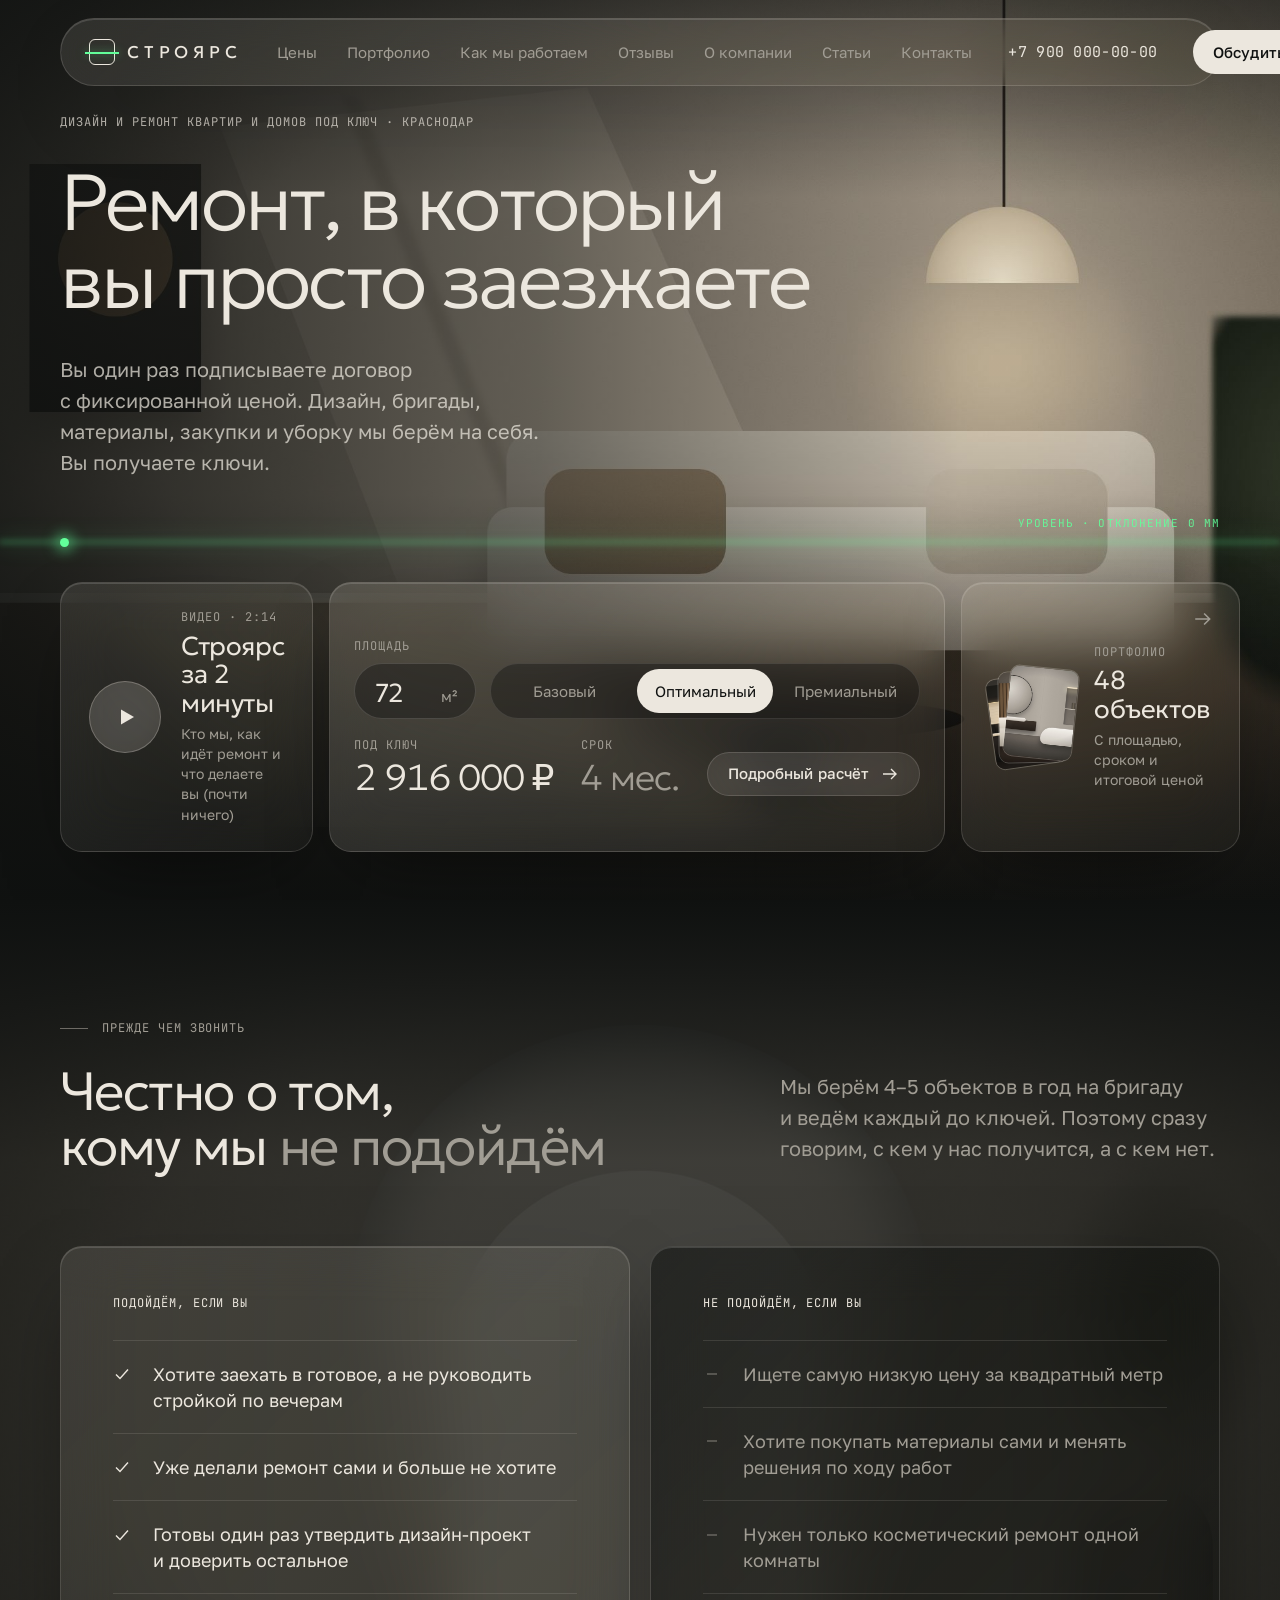
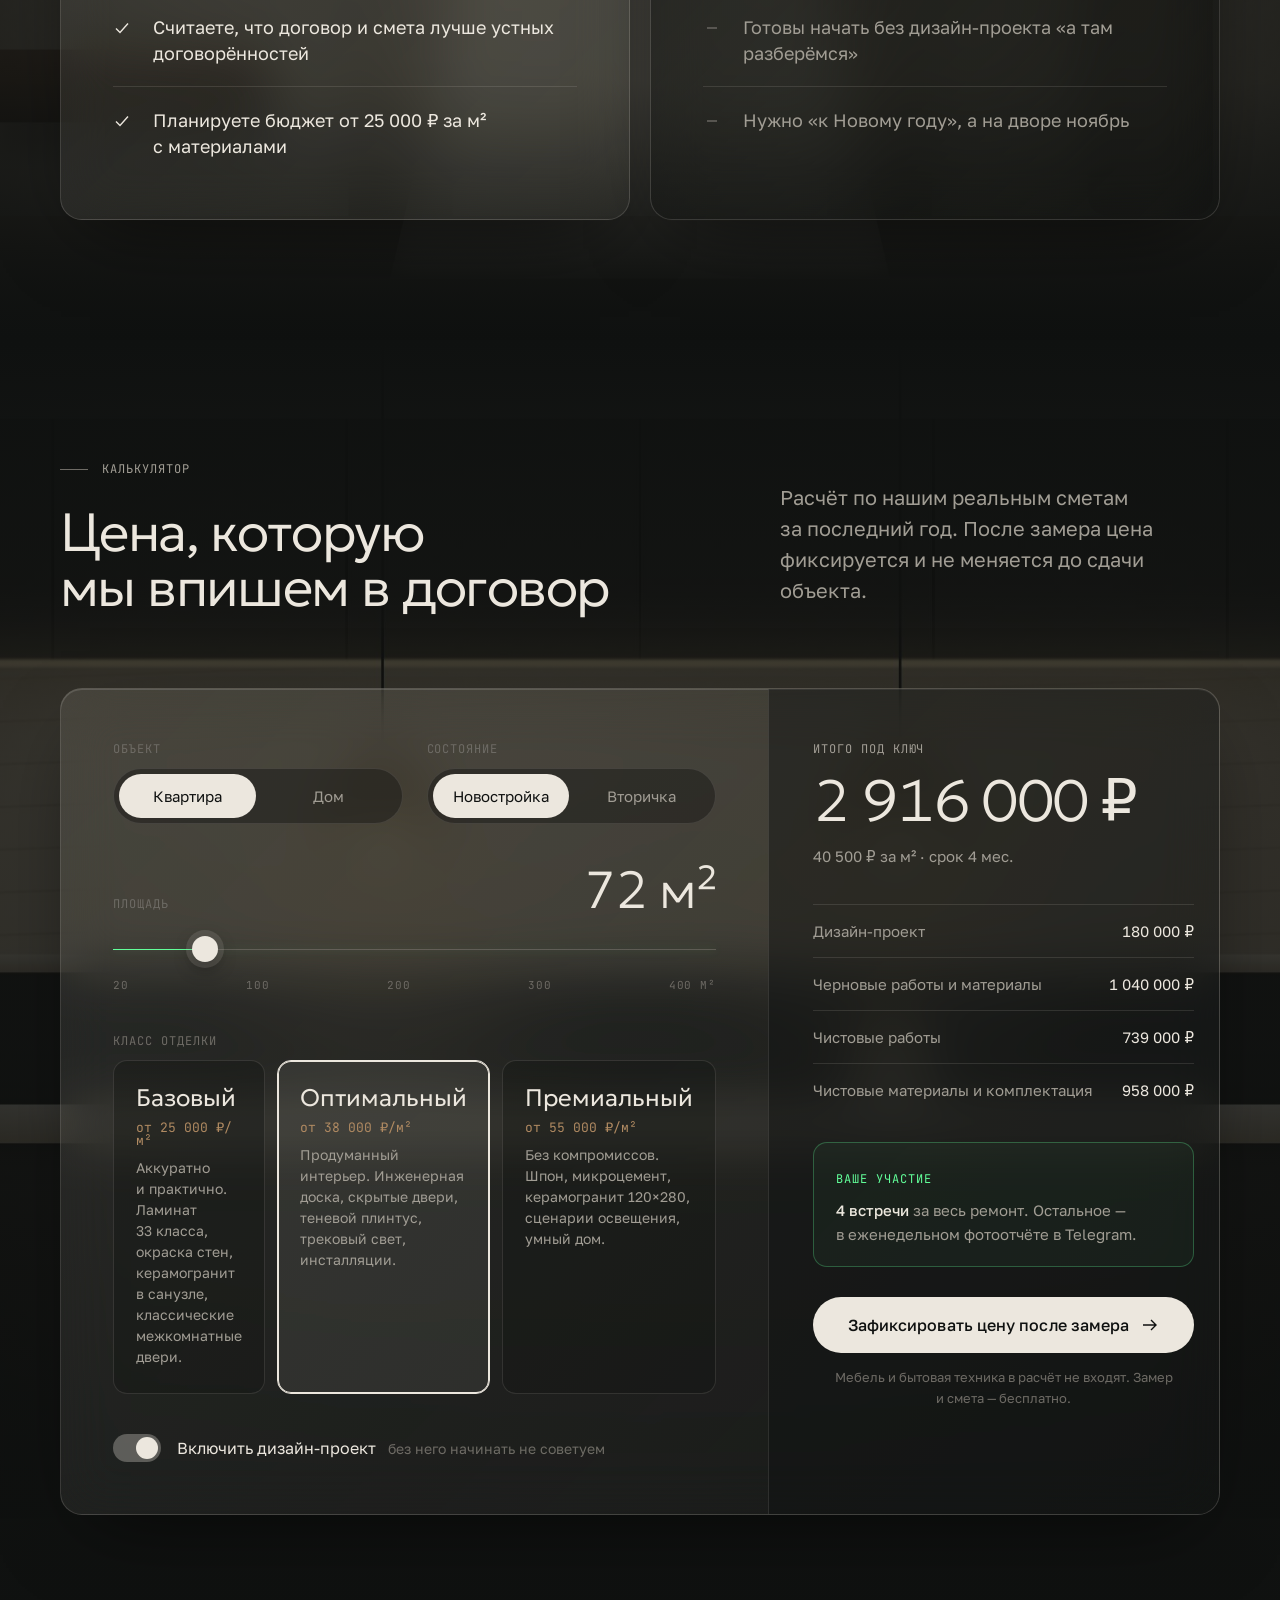
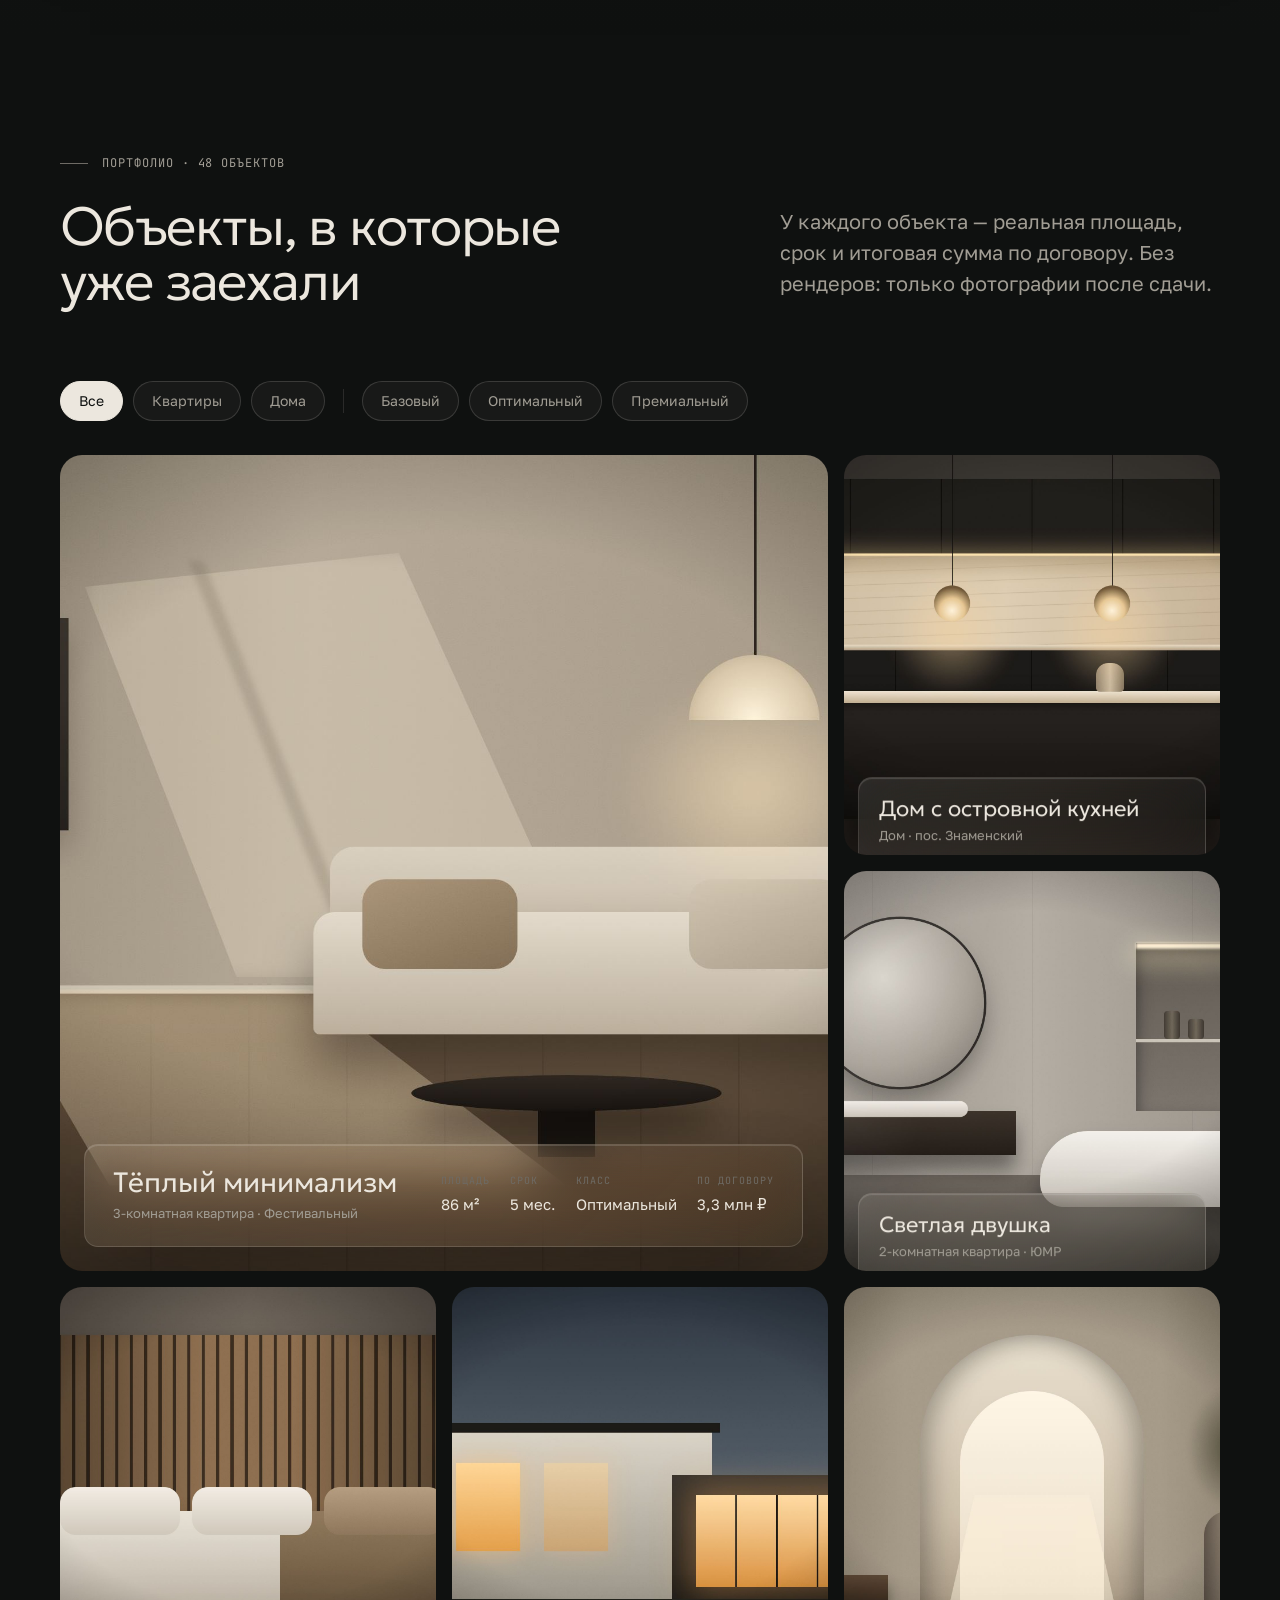
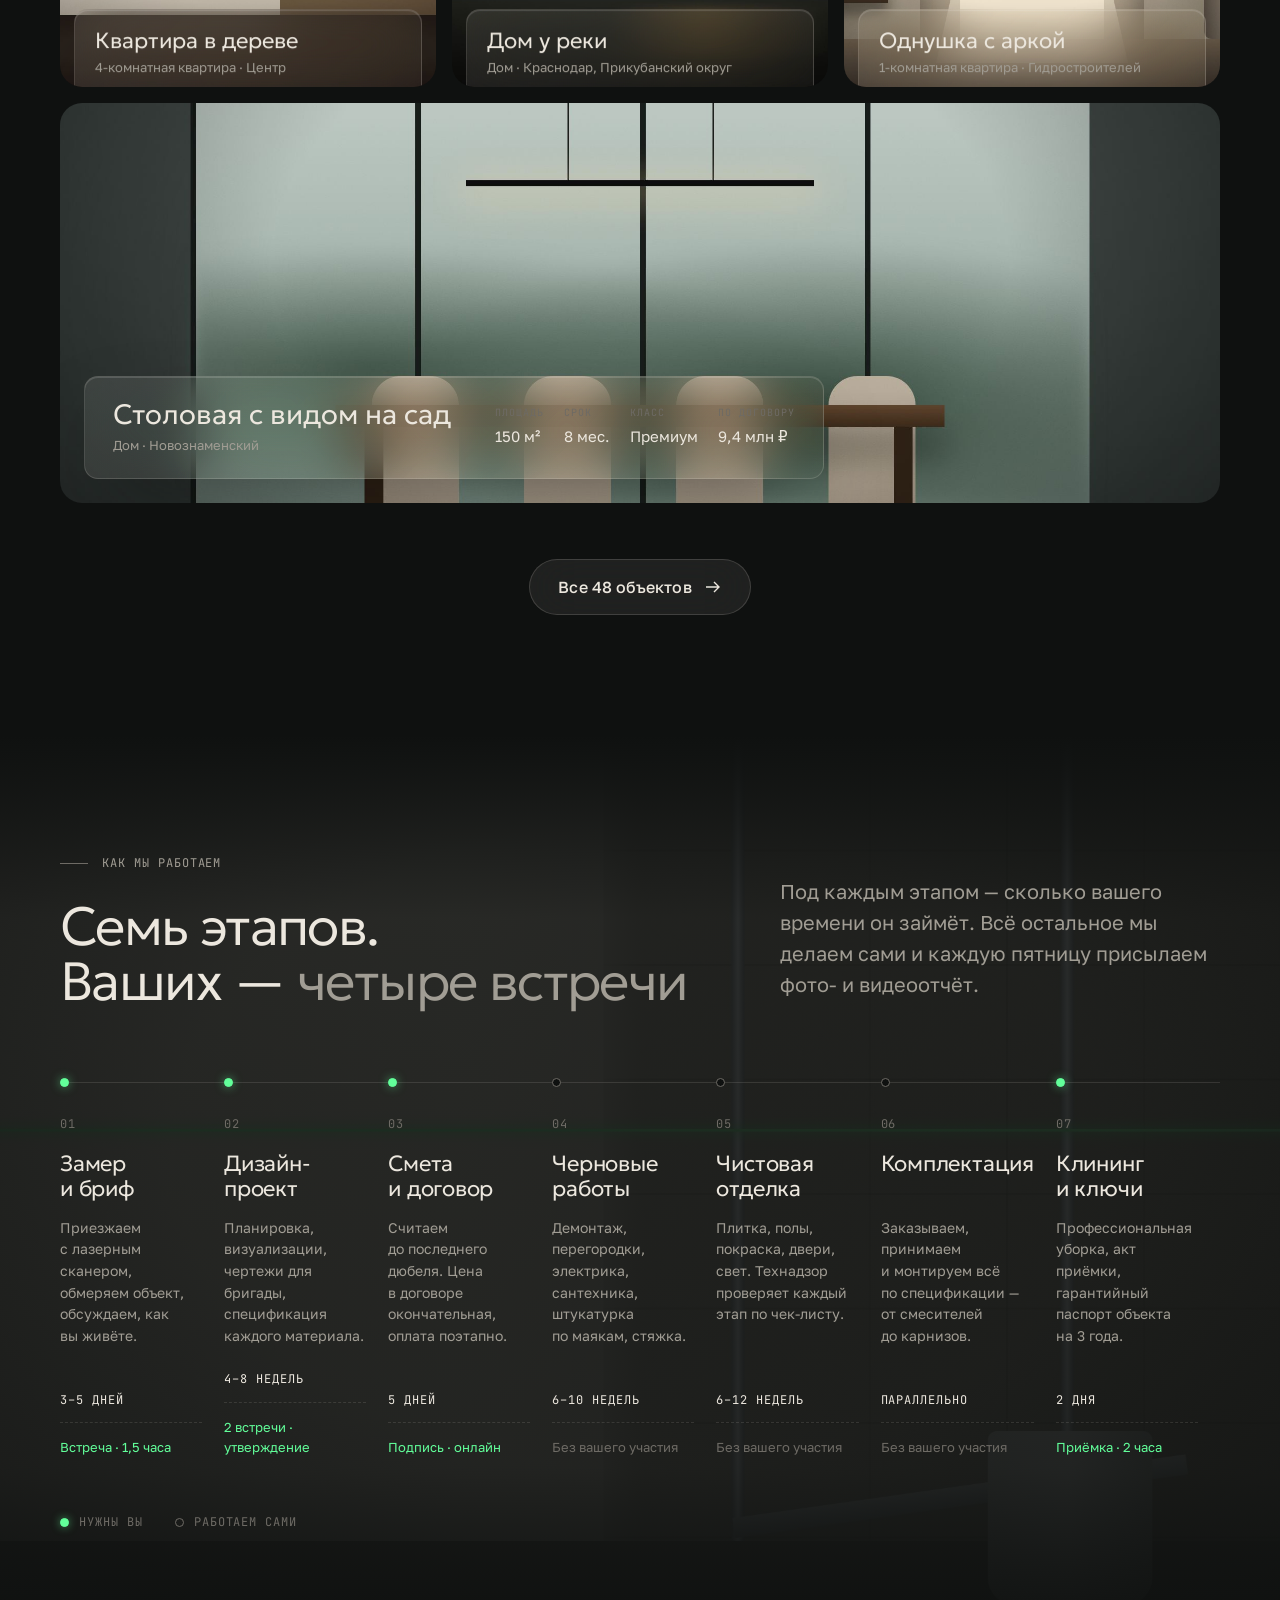
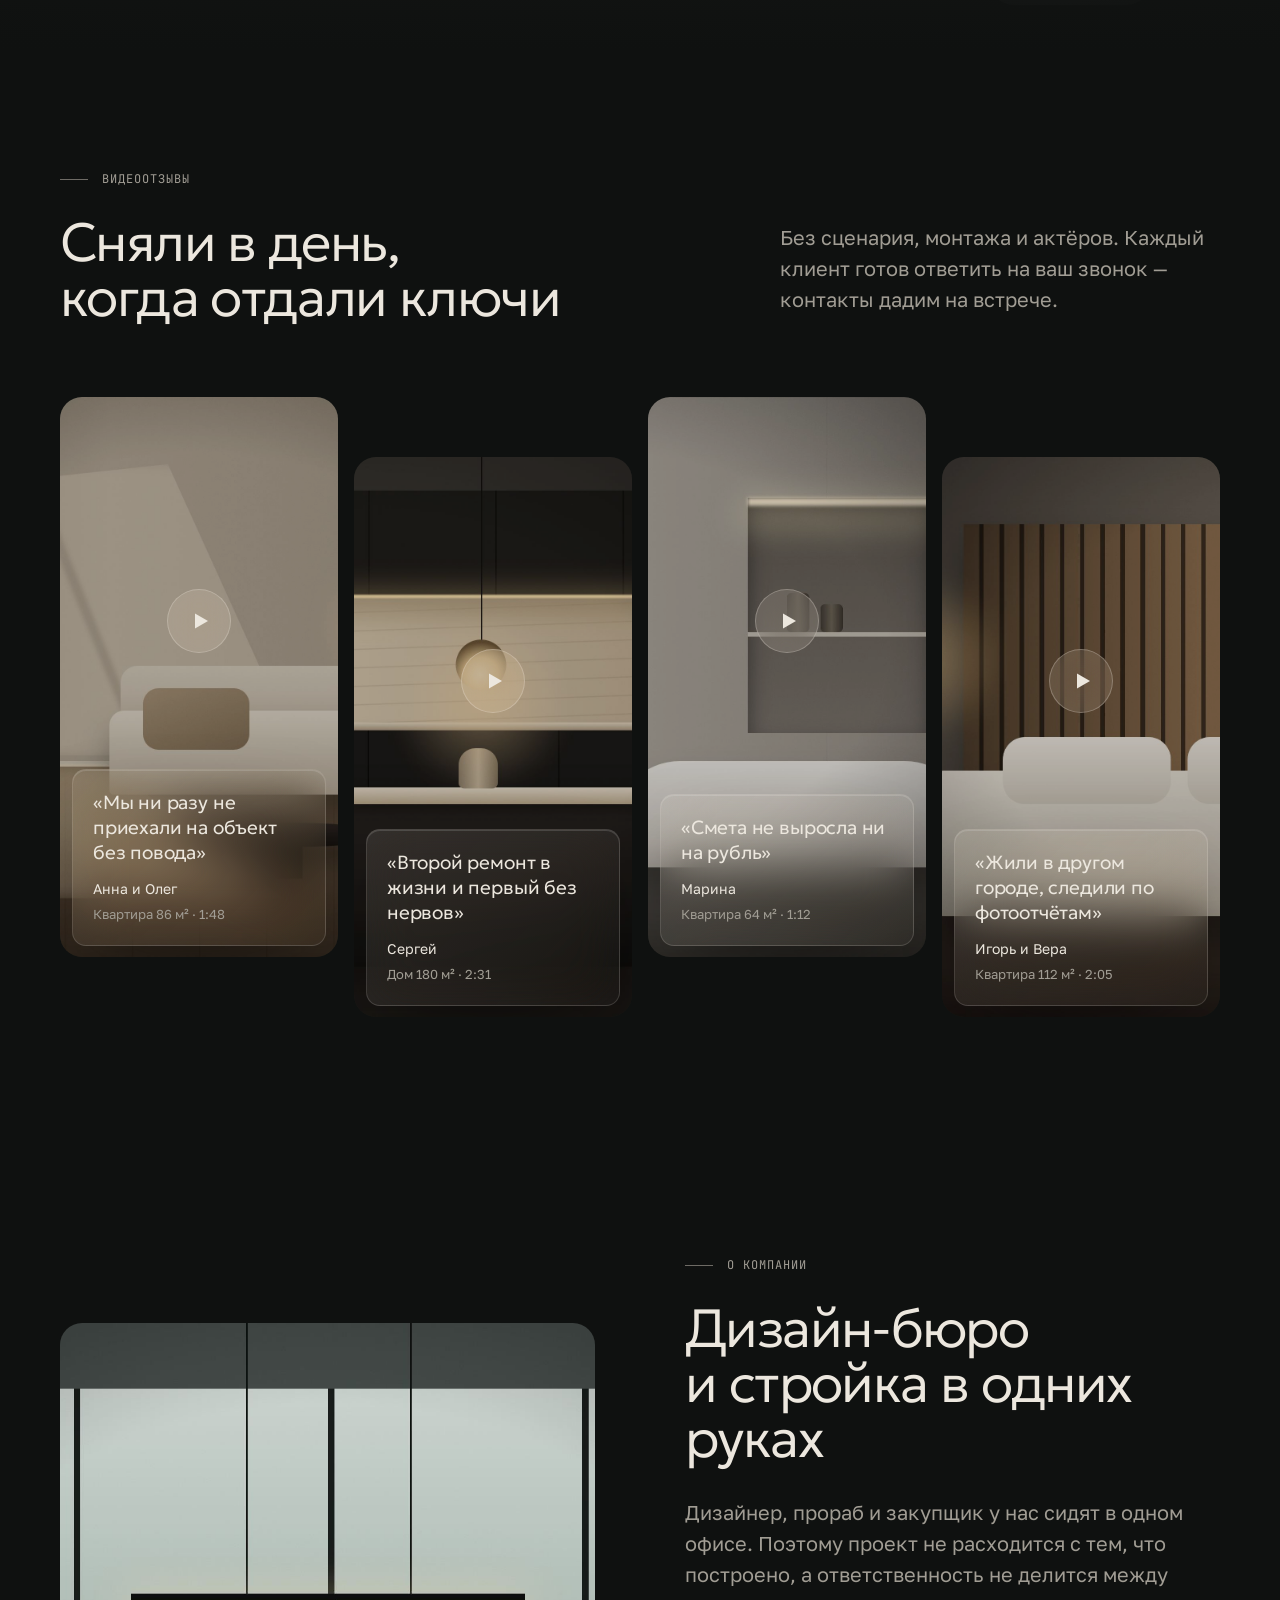
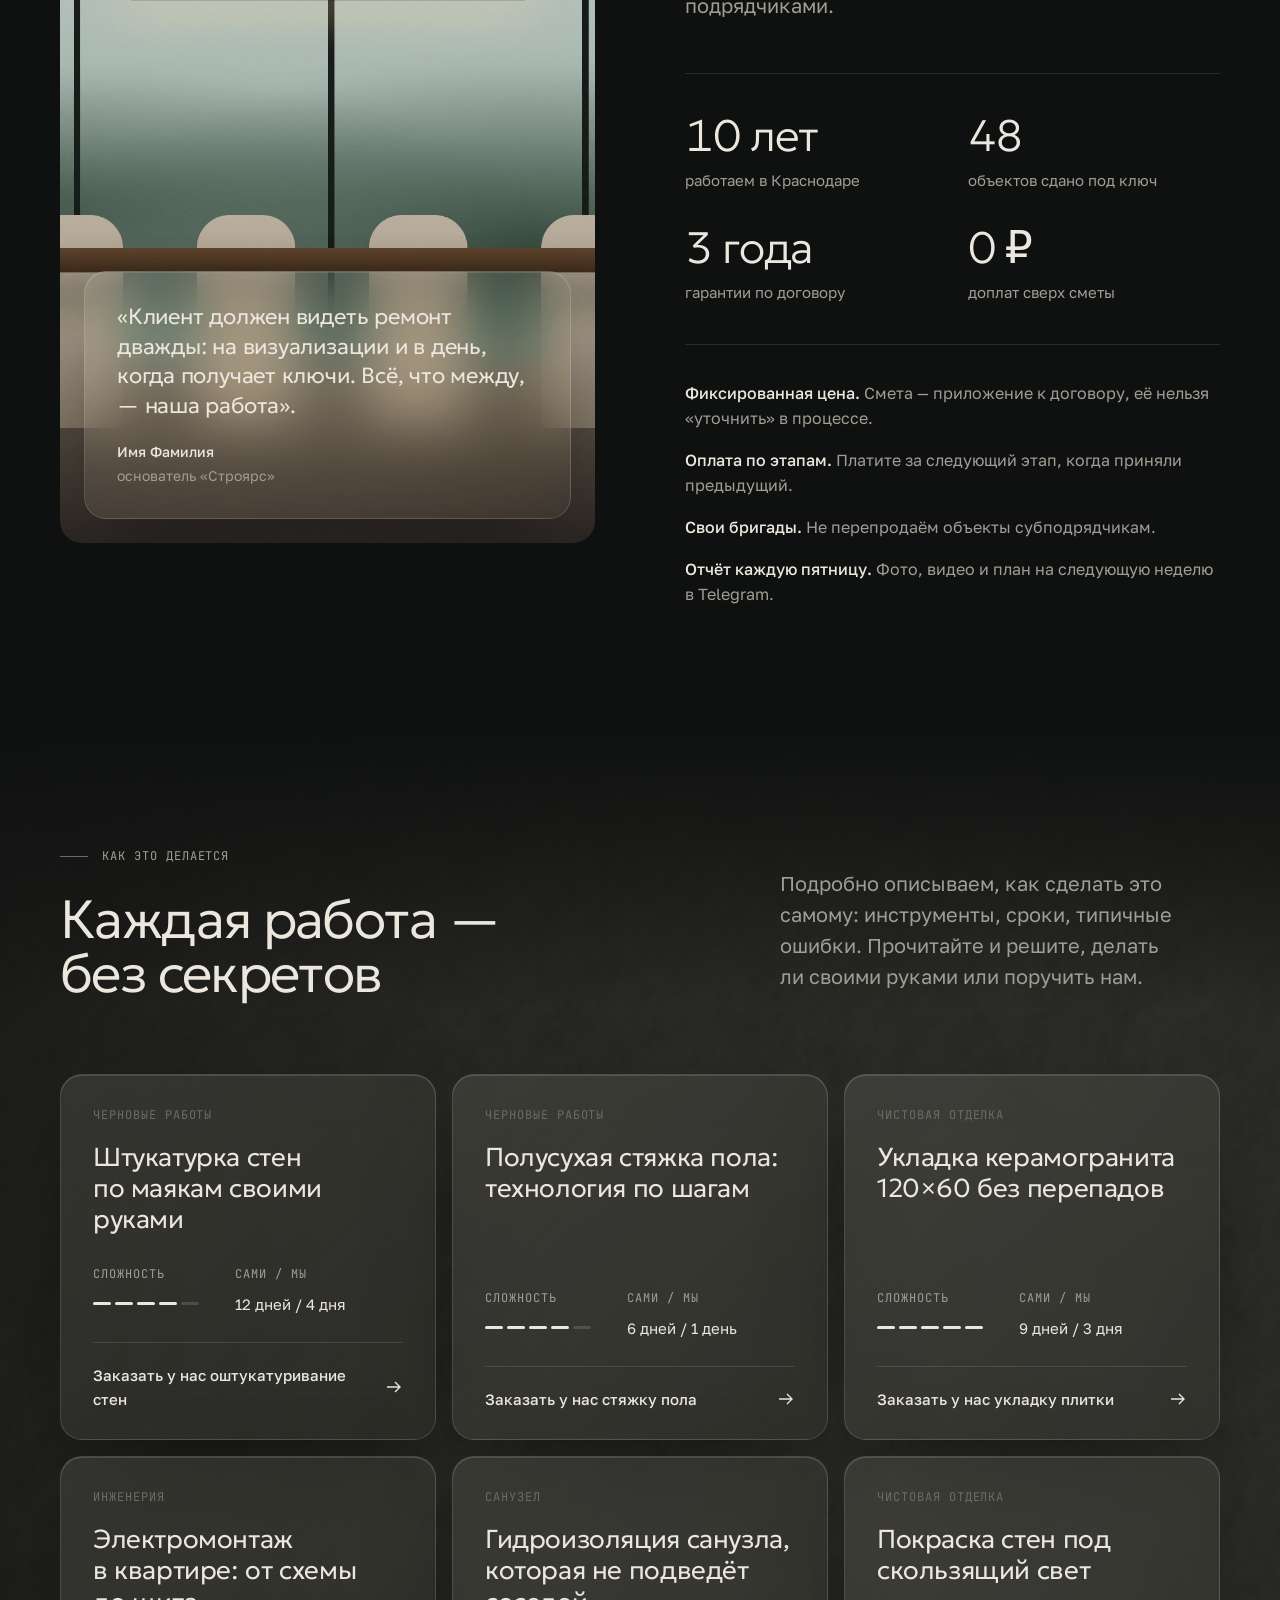
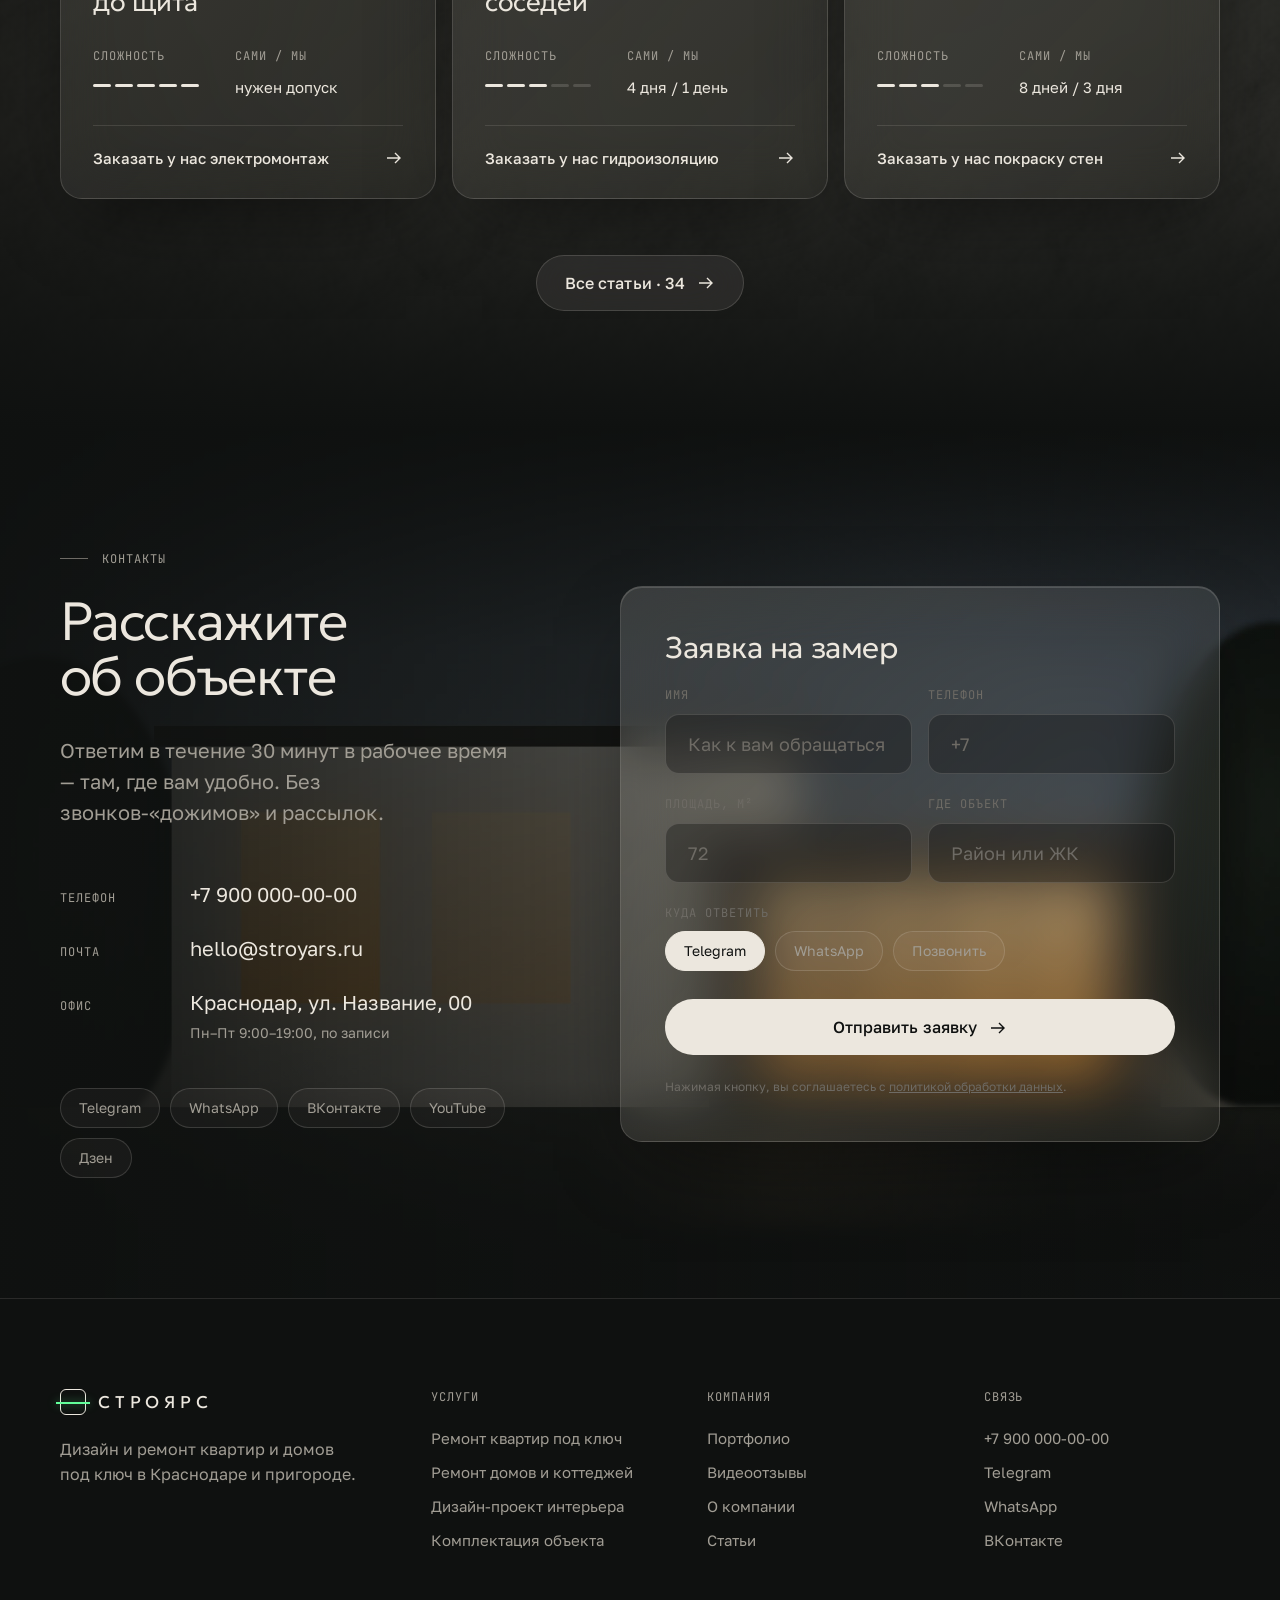
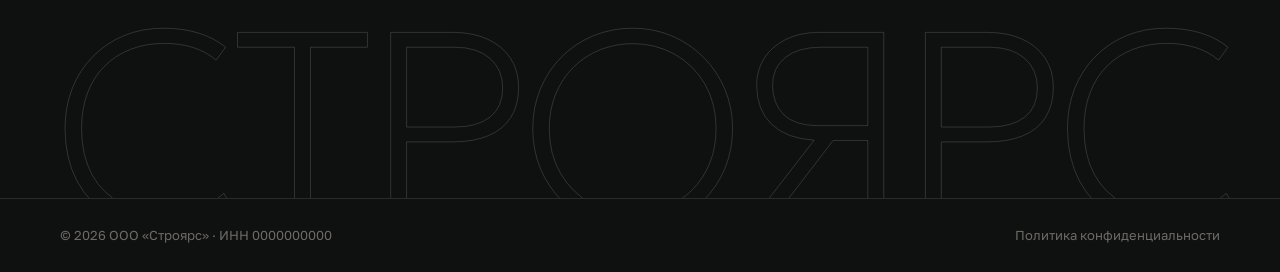
==== commit ca8e081c: "Строярс: шрифты локально, без внешних подключений Co-Authored-By: Claude Opus 5.5 <noreply@anthropic" ====
--- a/stroyars/index.html
+++ b/stroyars/index.html
@@ -5,9 +5,7 @@
 <meta name="viewport" content="width=1440">
 <title>Строярс — дизайн и ремонт квартир и домов под ключ в Краснодаре</title>
 <meta name="description" content="Дизайн-проект и ремонт под ключ в Краснодаре. Цена фиксируется в договоре, еженедельный фотоотчёт, гарантия 3 года. Три класса отделки: Базовый, Оптимальный, Премиальный.">
-<link rel="preconnect" href="https://fonts.googleapis.com">
-<link rel="preconnect" href="https://fonts.gstatic.com" crossorigin>
-<link rel="stylesheet" href="https://fonts.googleapis.com/css2?family=Geologica:wght@100..400&family=Golos+Text:wght@400;500&family=JetBrains+Mono:wght@400&display=swap">
+<link rel="stylesheet" href="fonts/fonts.css">
 <link rel="stylesheet" href="styles.css">
 <link rel="stylesheet" href="home.css">
 </head>
--- a/stroyars/fonts/fonts.css
+++ b/stroyars/fonts/fonts.css
@@ -0,0 +1,97 @@
+/* Шрифты локально: Geologica, Golos Text, JetBrains Mono (OFL) */
+@font-face {
+  font-family: 'Geologica';
+  font-style: normal;
+  font-weight: 100 400;
+  font-display: swap;
+  src: url(Geologica-100-400-cyrillic-ext.woff2) format('woff2');
+  unicode-range: U+0460-052F, U+1C80-1C8A, U+20B4, U+2DE0-2DFF, U+A640-A69F, U+FE2E-FE2F;
+}
+@font-face {
+  font-family: 'Geologica';
+  font-style: normal;
+  font-weight: 100 400;
+  font-display: swap;
+  src: url(Geologica-100-400-cyrillic.woff2) format('woff2');
+  unicode-range: U+0301, U+0400-045F, U+0490-0491, U+04B0-04B1, U+2116;
+}
+@font-face {
+  font-family: 'Geologica';
+  font-style: normal;
+  font-weight: 100 400;
+  font-display: swap;
+  src: url(Geologica-100-400-latin.woff2) format('woff2');
+  unicode-range: U+0000-00FF, U+0131, U+0152-0153, U+02BB-02BC, U+02C6, U+02DA, U+02DC, U+0304, U+0308, U+0329, U+2000-206F, U+20AC, U+2122, U+2191, U+2193, U+2212, U+2215, U+FEFF, U+FFFD;
+}
+@font-face {
+  font-family: 'Golos Text';
+  font-style: normal;
+  font-weight: 400;
+  font-display: swap;
+  src: url(GolosText-400-cyrillic-ext.woff2) format('woff2');
+  unicode-range: U+0460-052F, U+1C80-1C8A, U+20B4, U+2DE0-2DFF, U+A640-A69F, U+FE2E-FE2F;
+}
+@font-face {
+  font-family: 'Golos Text';
+  font-style: normal;
+  font-weight: 400;
+  font-display: swap;
+  src: url(GolosText-400-cyrillic.woff2) format('woff2');
+  unicode-range: U+0301, U+0400-045F, U+0490-0491, U+04B0-04B1, U+2116;
+}
+@font-face {
+  font-family: 'Golos Text';
+  font-style: normal;
+  font-weight: 400;
+  font-display: swap;
+  src: url(GolosText-400-latin.woff2) format('woff2');
+  unicode-range: U+0000-00FF, U+0131, U+0152-0153, U+02BB-02BC, U+02C6, U+02DA, U+02DC, U+0304, U+0308, U+0329, U+2000-206F, U+20AC, U+2122, U+2191, U+2193, U+2212, U+2215, U+FEFF, U+FFFD;
+}
+@font-face {
+  font-family: 'Golos Text';
+  font-style: normal;
+  font-weight: 500;
+  font-display: swap;
+  src: url(GolosText-500-cyrillic-ext.woff2) format('woff2');
+  unicode-range: U+0460-052F, U+1C80-1C8A, U+20B4, U+2DE0-2DFF, U+A640-A69F, U+FE2E-FE2F;
+}
+@font-face {
+  font-family: 'Golos Text';
+  font-style: normal;
+  font-weight: 500;
+  font-display: swap;
+  src: url(GolosText-500-cyrillic.woff2) format('woff2');
+  unicode-range: U+0301, U+0400-045F, U+0490-0491, U+04B0-04B1, U+2116;
+}
+@font-face {
+  font-family: 'Golos Text';
+  font-style: normal;
+  font-weight: 500;
+  font-display: swap;
+  src: url(GolosText-500-latin.woff2) format('woff2');
+  unicode-range: U+0000-00FF, U+0131, U+0152-0153, U+02BB-02BC, U+02C6, U+02DA, U+02DC, U+0304, U+0308, U+0329, U+2000-206F, U+20AC, U+2122, U+2191, U+2193, U+2212, U+2215, U+FEFF, U+FFFD;
+}
+@font-face {
+  font-family: 'JetBrains Mono';
+  font-style: normal;
+  font-weight: 400;
+  font-display: swap;
+  src: url(JetBrainsMono-400-cyrillic-ext.woff2) format('woff2');
+  unicode-range: U+0460-052F, U+1C80-1C8A, U+20B4, U+2DE0-2DFF, U+A640-A69F, U+FE2E-FE2F;
+}
+@font-face {
+  font-family: 'JetBrains Mono';
+  font-style: normal;
+  font-weight: 400;
+  font-display: swap;
+  src: url(JetBrainsMono-400-cyrillic.woff2) format('woff2');
+  unicode-range: U+0301, U+0400-045F, U+0490-0491, U+04B0-04B1, U+2116;
+}
+@font-face {
+  font-family: 'JetBrains Mono';
+  font-style: normal;
+  font-weight: 400;
+  font-display: swap;
+  src: url(JetBrainsMono-400-latin.woff2) format('woff2');
+  unicode-range: U+0000-00FF, U+0131, U+0152-0153, U+02BB-02BC, U+02C6, U+02DA, U+02DC, U+0304, U+0308, U+0329, U+2000-206F, U+20AC, U+2122, U+2191, U+2193, U+2212, U+2215, U+FEFF, U+FFFD;
+}
--- a/stroyars/styles.css
+++ b/stroyars/styles.css
@@ -34,6 +34,7 @@
   --r:22px;
   --r-s:14px;
   --ease:cubic-bezier(.2,.7,.2,1);
+  color-scheme:dark;
 }
 
 *,*::before,*::after{box-sizing:border-box}
